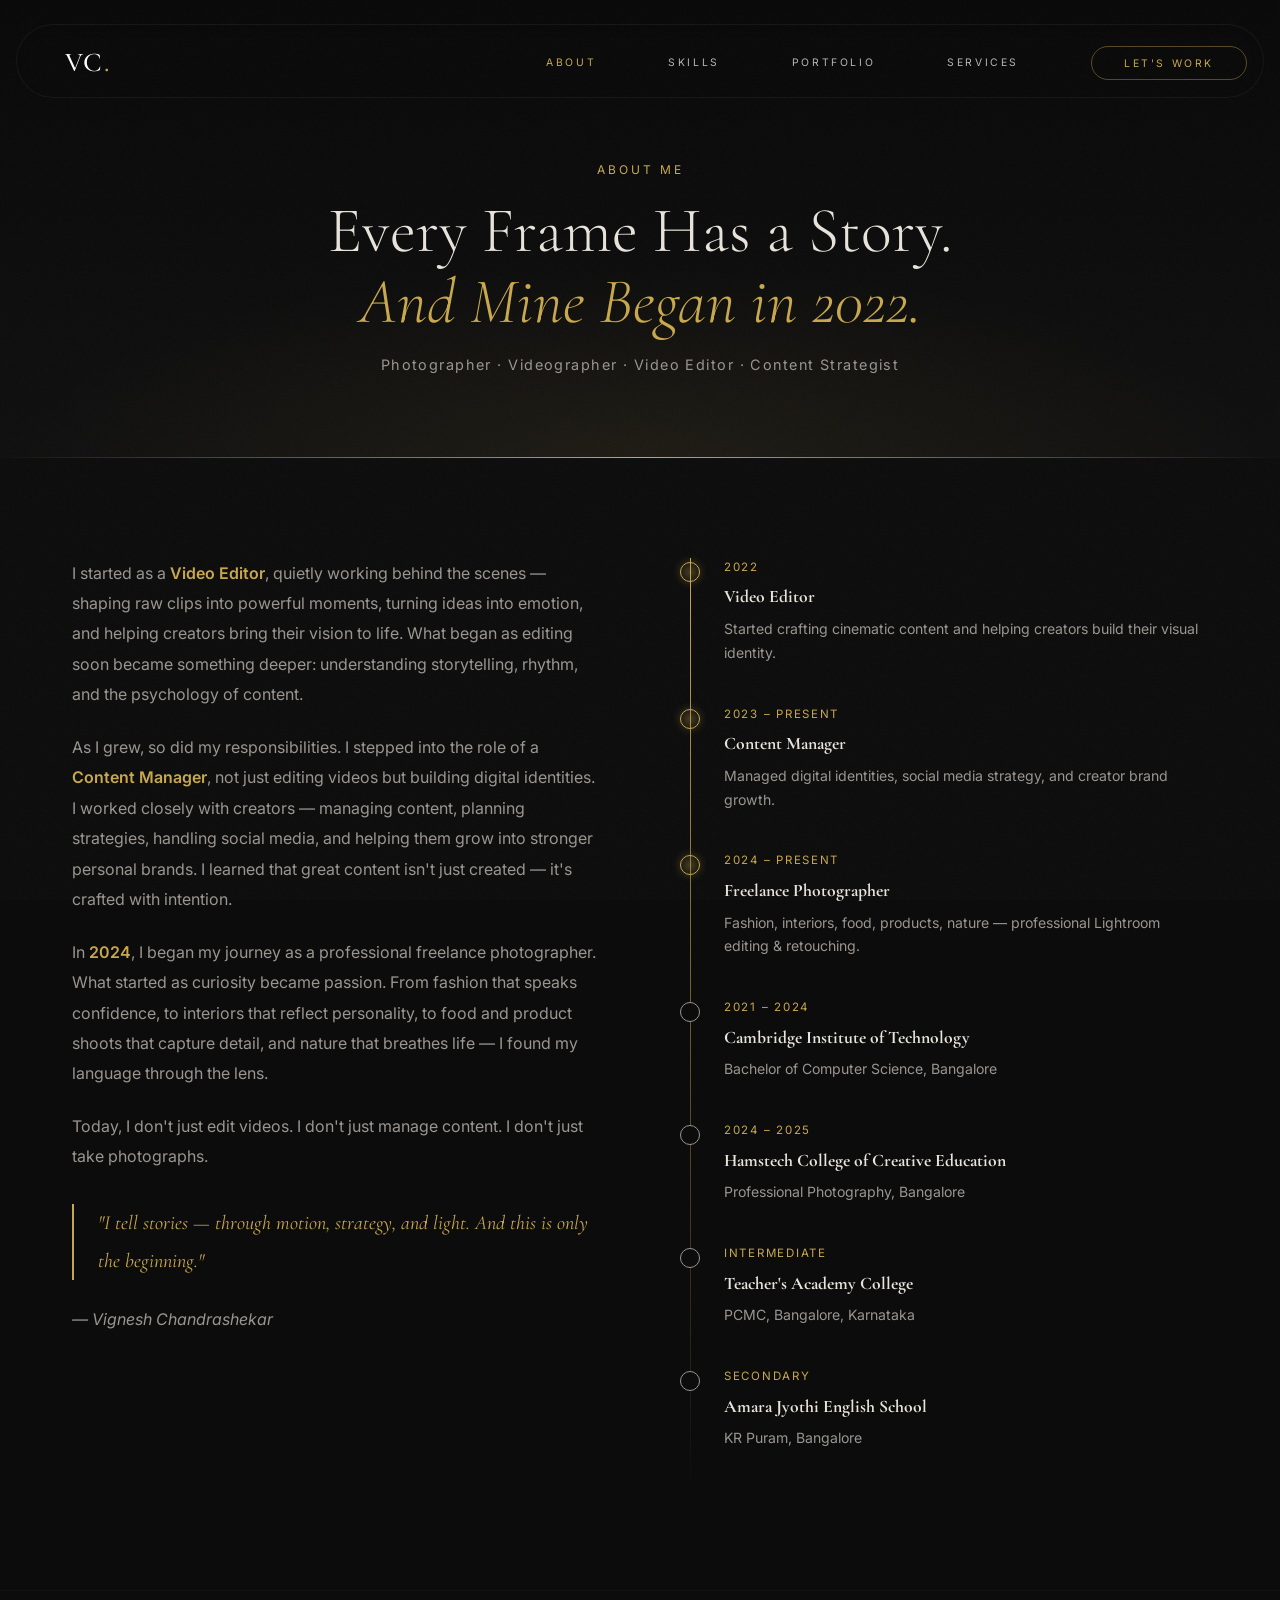
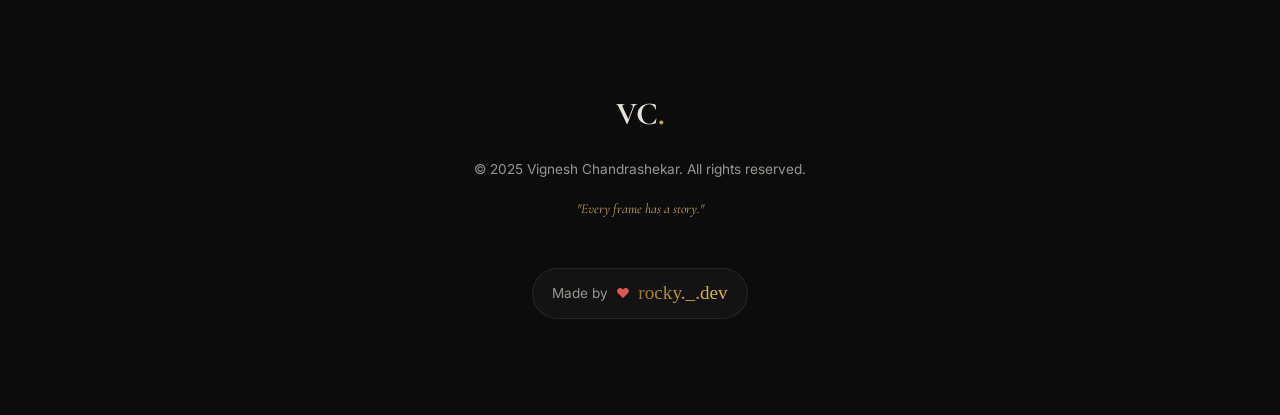
==== about.html @ b535d7fc "Fix: Finalized .html extensions across all pages and buttons for local PC stability" ====
<!DOCTYPE html>
<html lang="en">

<head>
    <meta charset="UTF-8" />
    <meta name="viewport" content="width=device-width, initial-scale=1.0" />
    <title>About — Vignesh Chandrashekar</title>
    <meta name="description"
        content="Learn about Vignesh Chandrashekar's creative journey from Video Editor to Photographer and Content Strategist." />
    <link rel="preconnect" href="https://fonts.googleapis.com" />
    <link rel="preconnect" href="https://fonts.gstatic.com" crossorigin />
    <link
        href="https://fonts.googleapis.com/css2?family=Cormorant+Garamond:ital,wght@0,300;0,400;0,600;0,700;1,400&family=Inter:wght@300;400;500;600&display=swap"
        rel="stylesheet" />
    <link rel="stylesheet" href="style.css" />
</head>

<body>
    <div class="grain"></div>

    <nav id="navbar">
        <div class="nav-inner">
            <a href="./" class="nav-logo">VC<span class="gold">.</span></a>
            <ul class="nav-links">
                <li><a href="about.html" class="nav-active">About</a></li>
                <li><a href="skills.html">Skills</a></li>
                <li><a href="portfolio.html">Portfolio</a></li>
                <li><a href="services.html">Services</a></li>
                <li><a href="contact.html" class="cta-nav">Let's Work</a></li>
            </ul>
            <button class="hamburger" id="hamburger"><span></span><span></span><span></span></button>
        </div>
    </nav>

    <div class="mobile-menu" id="mobileMenu">
        <button class="close-menu" id="closeMenu">✕</button>
        <ul>
            <li><a href="about.html" class="mmlink">About</a></li>
            <li><a href="skills.html" class="mmlink">Skills</a></li>
            <li><a href="portfolio.html" class="mmlink">Portfolio</a></li>
            <li><a href="services.html" class="mmlink">Services</a></li>
            <li><a href="contact.html" class="mmlink">Contact</a></li>
        </ul>
    </div>

    <!-- Page Banner -->
    <div class="page-banner">
        <div class="page-banner-bg"></div>
        <div class="page-banner-content">
            <span class="section-tag reveal">About Me</span>
            <h1 class="reveal">Every Frame Has a Story.<br /><em class="gold-italic">And Mine Began in 2022.</em></h1>
            <p class="reveal">Photographer · Videographer · Video Editor · Content Strategist</p>
        </div>
    </div>

    <!-- ABOUT -->
    <section class="section">
        <div class="container">
            <div class="about-grid">
                <div class="about-story reveal">
                    <p>I started as a <strong class="gold">Video Editor</strong>, quietly working behind the scenes —
                        shaping raw clips into powerful moments, turning ideas into emotion, and helping creators bring
                        their vision to life. What began as editing soon became something deeper: understanding
                        storytelling, rhythm, and the psychology of content.</p>
                    <p>As I grew, so did my responsibilities. I stepped into the role of a <strong class="gold">Content
                            Manager</strong>, not just editing videos but building digital identities. I worked closely
                        with creators — managing content, planning strategies, handling social media, and helping them
                        grow into stronger personal brands. I learned that great content isn't just created — it's
                        crafted with intention.</p>
                    <p>In <strong class="gold">2024</strong>, I began my journey as a professional freelance
                        photographer. What started as curiosity became passion. From fashion that speaks confidence, to
                        interiors that reflect personality, to food and product shoots that capture detail, and nature
                        that breathes life — I found my language through the lens.</p>
                    <p>Today, I don't just edit videos. I don't just manage content. I don't just take photographs.</p>
                    <p class="quote-text">"I tell stories — through motion, strategy, and light. And this is only the
                        beginning."</p>
                    <p style="margin-top:1.5rem;color:var(--text-dim);font-style:italic;">— Vignesh Chandrashekar</p>
                </div>
                <div class="timeline reveal">
                    <div class="timeline-item">
                        <div class="tl-dot gold-dot"></div>
                        <div class="tl-content">
                            <span class="tl-year">2022</span>
                            <h4>Video Editor</h4>
                            <p>Started crafting cinematic content and helping creators build their visual identity.</p>
                        </div>
                    </div>
                    <div class="timeline-item">
                        <div class="tl-dot gold-dot"></div>
                        <div class="tl-content">
                            <span class="tl-year">2023 – Present</span>
                            <h4>Content Manager</h4>
                            <p>Managed digital identities, social media strategy, and creator brand growth.</p>
                        </div>
                    </div>
                    <div class="timeline-item">
                        <div class="tl-dot gold-dot"></div>
                        <div class="tl-content">
                            <span class="tl-year">2024 – Present</span>
                            <h4>Freelance Photographer</h4>
                            <p>Fashion, interiors, food, products, nature — professional Lightroom editing & retouching.
                            </p>
                        </div>
                    </div>
                    <div class="timeline-item">
                        <div class="tl-dot"></div>
                        <div class="tl-content">
                            <span class="tl-year">2021 – 2024</span>
                            <h4>Cambridge Institute of Technology</h4>
                            <p>Bachelor of Computer Science, Bangalore</p>
                        </div>
                    </div>
                    <div class="timeline-item">
                        <div class="tl-dot"></div>
                        <div class="tl-content">
                            <span class="tl-year">2024 – 2025</span>
                            <h4>Hamstech College of Creative Education</h4>
                            <p>Professional Photography, Bangalore</p>
                        </div>
                    </div>
                    <div class="timeline-item">
                        <div class="tl-dot"></div>
                        <div class="tl-content">
                            <span class="tl-year">Intermediate</span>
                            <h4>Teacher's Academy College</h4>
                            <p>PCMC, Bangalore, Karnataka</p>
                        </div>
                    </div>
                    <div class="timeline-item">
                        <div class="tl-dot"></div>
                        <div class="tl-content">
                            <span class="tl-year">Secondary</span>
                            <h4>Amara Jyothi English School</h4>
                            <p>KR Puram, Bangalore</p>
                        </div>
                    </div>
                </div>
            </div>
        </div>
    </section>

    <footer>
        <div class="footer-inner">
            <div class="footer-logo">VC<span class="gold">.</span></div>
            <p>© 2025 Vignesh Chandrashekar. All rights reserved.</p>
            <p class="footer-quote">"Every frame has a story."</p>
            <!-- Website Branding -->
            <a href="https://discord.gg/3VXTcXyRDQ" target="_blank" class="footer-signature">
                <span>Made by</span>
                <span class="heart">❤</span>
                <span class="name">rocky._.dev</span>
            </a>
        </div>
    </footer>

    <script src="script.js"></script>
</body>

</html>
---- style.css ----
/* ══════════════════════════════════════════
   Vignesh Chandrashekar — Portfolio
   Dark Cinematic Luxury Design
══════════════════════════════════════════ */

*,
*::before,
*::after {
    box-sizing: border-box;
    margin: 0;
    padding: 0;
}

@import url('https://fonts.googleapis.com/css2?family=Satisfy&display=swap');

:root {
    --gold: #c9a84c;
    --gold-light: #f0c46a;
    --gold-dark: #9a7230;
    --bg: #0c0c0c;
    --bg2: #111111;
    --bg3: #161616;
    --surface: #1a1a1a;
    --border: rgba(201, 168, 76, 0.15);
    --text: #e8e4dc;
    --text-dim: #9a9590;
    --font-serif: 'Cormorant Garamond', Georgia, serif;
    --font-sans: 'Inter', system-ui, sans-serif;
}

html {
    scroll-behavior: smooth;
}

body {
    background: var(--bg);
    color: var(--text);
    font-family: var(--font-sans);
    font-size: 16px;
    line-height: 1.7;
    overflow-x: hidden;
}

/* ── Film Grain ── */
.grain {
    position: fixed;
    inset: 0;
    z-index: 1000;
    pointer-events: none;
    opacity: 0.035;
    background-image: url("data:image/svg+xml,%3Csvg viewBox='0 0 256 256' xmlns='http://www.w3.org/2000/svg'%3E%3Cfilter id='n'%3E%3CfeTurbulence type='fractalNoise' baseFrequency='0.9' numOctaves='4' stitchTiles='stitch'/%3E%3C/filter%3E%3Crect width='100%25' height='100%25' filter='url(%23n)'/%3E%3C/svg%3E");
    background-repeat: repeat;
    background-size: 200px;
}

/* ── Utilities ── */
.gold {
    color: var(--gold);
}

.gold-italic {
    color: var(--gold);
    font-style: italic;
}

.container {
    max-width: 1200px;
    margin: 0 auto;
    padding: 0 2rem;
}

.section {
    padding: 100px 0;
}

.dark-alt {
    background: var(--bg2);
}

/* ── NAV ── */
#navbar {
    position: fixed;
    top: 1.5rem;
    left: 50%;
    transform: translateX(-50%);
    width: calc(100% - 2rem);
    max-width: 1400px;
    z-index: 900;
    padding: 0.8rem 3rem;
    background: rgba(10, 10, 10, 0.4);
    /* Very transparent */
    backdrop-filter: blur(8px);
    -webkit-backdrop-filter: blur(8px);
    border: 1px solid rgba(255, 255, 255, 0.05);
    /* Very thin light border */
    border-radius: 100px;
    transition: all 0.4s cubic-bezier(0.16, 1, 0.3, 1);
}

#navbar.scrolled {
    top: 1rem;
    background: rgba(10, 10, 10, 0.85);
    border-color: rgba(201, 168, 76, 0.15);
    box-shadow: 0 10px 30px rgba(0, 0, 0, 0.6);
}

.nav-inner {
    width: 100%;
    display: flex;
    align-items: center;
    justify-content: space-between;
}

.nav-logo {
    font-family: var(--font-serif);
    font-size: 1.7rem;
    /* matches image */
    font-weight: 500;
    color: #fff;
    text-decoration: none;
    letter-spacing: .05em;
    position: relative;
    top: 2px;
}

.nav-logo .gold {
    color: var(--gold);
}

.nav-links {
    list-style: none;
    display: flex;
    align-items: center;
    gap: 4.5rem;
    /* Wide gap */
    transform: translateX(2rem);
    /* Centering shift based on reference */
}

.nav-links a {
    color: rgba(255, 255, 255, 0.7);
    /* Muted white */
    text-decoration: none;
    font-size: .65rem;
    /* Small text */
    font-weight: 400;
    /* Thin text */
    letter-spacing: .25em;
    /* Extremely wide tracking */
    text-transform: uppercase;
    transition: color 0.3s ease;
}

.nav-links a.active-link,
.nav-links a.nav-active,
.nav-links a:hover {
    color: var(--gold) !important;
    transform: translateY(-1px);
}

.cta-nav {
    border: 1px solid rgba(201, 168, 76, 0.4) !important;
    /* Gold border */
    background: transparent;
    color: var(--gold) !important;
    padding: .6rem 2rem;
    border-radius: 100px;
    font-size: .65rem !important;
    /* Matches small text */
    letter-spacing: .25em;
    /* Matches links */
    transition: all .4s cubic-bezier(0.16, 1, 0.3, 1) !important;
    font-weight: 500;
}

.cta-nav:hover {
    background: rgba(201, 168, 76, 0.1) !important;
    border-color: var(--gold) !important;
    color: #fff !important;
}

/* ── Hamburger ── */
.hamburger {
    display: none;
    background: none;
    border: none;
    cursor: pointer;
    flex-direction: column;
    gap: 5px;
    padding: 4px;
}

.hamburger span {
    display: block;
    width: 24px;
    height: 1.5px;
    background: var(--text);
    transition: all .3s;
}

/* ── Mobile Menu ── */
.mobile-menu {
    position: fixed;
    inset: 0;
    z-index: 950;
    background: rgba(10, 10, 10, 0.98);
    backdrop-filter: blur(20px);
    display: flex;
    flex-direction: column;
    align-items: center;
    justify-content: center;
    transform: translateX(100%);
    transition: transform .4s cubic-bezier(.77, 0, .18, 1);
}

.mobile-menu.open {
    transform: translateX(0);
}

.mobile-menu ul {
    list-style: none;
    text-align: center;
}

.mobile-menu ul li {
    margin: 1.5rem 0;
}

.mobile-menu a {
    font-family: var(--font-serif);
    font-size: 2.5rem;
    color: var(--text);
    text-decoration: none;
    transition: color .3s;
}

.mobile-menu a:hover {
    color: var(--gold);
}

.close-menu {
    position: absolute;
    top: 1.5rem;
    right: 2rem;
    background: none;
    border: none;
    color: var(--text);
    font-size: 1.5rem;
    cursor: pointer;
}

/* ── HERO ── */
.hero {
    min-height: 100vh;
    display: flex;
    align-items: center;
    position: relative;
    overflow: hidden;
}

.hero-bg {
    position: absolute;
    inset: 0;
    background: radial-gradient(ellipse 60% 70% at 70% 50%, rgba(201, 168, 76, 0.06) 0%, transparent 70%),
        radial-gradient(ellipse 80% 80% at 20% 80%, rgba(201, 168, 76, 0.03) 0%, transparent 60%),
        linear-gradient(135deg, #080808 0%, #0f0f0f 100%);
}

.hero-bg::after {
    content: '';
    position: absolute;
    inset: 0;
    background: repeating-linear-gradient(0deg, transparent, transparent 49px, rgba(201, 168, 76, 0.02) 50px),
        repeating-linear-gradient(90deg, transparent, transparent 49px, rgba(201, 168, 76, 0.02) 50px);
}

.hero-content {
    position: relative;
    z-index: 2;
    max-width: 1200px;
    margin: 0 auto;
    padding: 0 2rem;
    display: grid;
    grid-template-columns: 1fr 1fr;
    gap: 4rem;
    align-items: center;
    width: 100%;
    padding-top: 140px;
}

.hero-eyebrow {
    font-size: .8rem;
    letter-spacing: .2em;
    text-transform: uppercase;
    color: var(--gold);
    margin-bottom: 1.5rem;
}

.hero-title {
    font-family: var(--font-serif);
    font-size: clamp(3rem, 6vw, 5.5rem);
    font-weight: 300;
    line-height: 1.05;
    margin-bottom: 1.5rem;
    color: var(--text);
}

.hero-roles {
    font-size: .85rem;
    letter-spacing: .12em;
    color: var(--text-dim);
    margin-bottom: 1.5rem;
    display: flex;
    flex-wrap: wrap;
    gap: .4rem .6rem;
}

.hero-roles .dot {
    color: var(--gold);
}

.hero-bio {
    color: var(--text-dim);
    font-size: .95rem;
    max-width: 480px;
    margin-bottom: 2.5rem;
}

.hero-ctas {
    display: flex;
    gap: 1rem;
    flex-wrap: wrap;
}

/* ── Portrait ── */
.hero-portrait {
    display: flex;
    flex-direction: column;
    align-items: center;
    gap: 1.2rem;
}

.portrait-frame {
    width: 340px;
    height: 420px;
    position: relative;
    border: 1px solid var(--border);
    border-radius: 4px;
    overflow: hidden;
}

.portrait-glow {
    position: absolute;
    inset: -2px;
    background: linear-gradient(135deg, transparent 40%, rgba(201, 168, 76, 0.3) 100%);
    z-index: 1;
    pointer-events: none;
}

.portrait-fallback {
    position: absolute;
    inset: 0;
    z-index: 2;
    display: flex;
    align-items: center;
    justify-content: center;
    background: linear-gradient(160deg, #1a1200 0%, #0a0800 40%, #1a0f00 100%);
}

.monogram {
    font-family: var(--font-serif);
    font-size: 6rem;
    color: var(--gold);
    font-weight: 300;
    opacity: .7;
}

.portrait-label {
    display: flex;
    flex-direction: column;
    align-items: center;
    gap: .2rem;
    font-size: .8rem;
    text-align: center;
}

.portrait-label span:last-child {
    color: var(--text-dim);
}

/* ── Buttons ── */
.btn {
    display: inline-block;
    padding: .85rem 2.2rem;
    font-size: .85rem;
    font-weight: 500;
    letter-spacing: .12em;
    text-transform: uppercase;
    text-decoration: none;
    border: none;
    cursor: pointer;
    border-radius: 2px;
    transition: all .3s;
}

.btn-gold {
    background: linear-gradient(135deg, var(--gold-dark), var(--gold), var(--gold-light));
    color: #0a0800;
}

.btn-gold:hover {
    transform: translateY(-2px);
    box-shadow: 0 8px 30px rgba(201, 168, 76, 0.35);
    filter: brightness(1.1);
}

.btn-outline {
    background: transparent;
    border: 1px solid var(--gold);
    color: var(--gold);
}

.btn-outline:hover {
    background: var(--gold);
    color: #000;
}

.btn-full {
    width: 100%;
    text-align: center;
}

/* ── Section Header ── */
.section-header {
    margin-bottom: 4rem;
}

.section-tag {
    font-size: .75rem;
    letter-spacing: .25em;
    text-transform: uppercase;
    color: var(--gold);
    display: block;
    margin-bottom: 1rem;
}

.section-header h2 {
    font-family: var(--font-serif);
    font-size: clamp(2.2rem, 4vw, 3.5rem);
    font-weight: 300;
    line-height: 1.15;
}

/* ── ABOUT ── */
.about-grid {
    display: grid;
    grid-template-columns: 1fr 1fr;
    gap: 5rem;
    align-items: start;
}

.about-story p {
    margin-bottom: 1.4rem;
    color: var(--text-dim);
    line-height: 1.9;
}

.about-story p strong.gold {
    font-weight: 600;
}

.quote-text {
    font-family: var(--font-serif);
    font-size: 1.25rem;
    font-style: italic;
    color: var(--gold) !important;
    border-left: 2px solid var(--gold);
    padding-left: 1.5rem;
    margin-top: 2rem !important;
}

.timeline {
    position: relative;
}

.timeline::before {
    content: '';
    position: absolute;
    left: 10px;
    top: 0;
    bottom: 0;
    width: 1px;
    background: linear-gradient(to bottom, var(--gold), transparent);
}

.timeline-item {
    display: flex;
    gap: 1.5rem;
    margin-bottom: 2.5rem;
    position: relative;
}

.tl-dot {
    width: 20px;
    height: 20px;
    border-radius: 50%;
    border: 1px solid var(--text-dim);
    background: var(--bg);
    flex-shrink: 0;
    margin-top: 4px;
    position: relative;
    z-index: 1;
}

.gold-dot {
    border-color: var(--gold);
    background: radial-gradient(circle, rgba(201, 168, 76, 0.3), transparent);
    box-shadow: 0 0 10px rgba(201, 168, 76, 0.3);
}

.tl-content {
    flex: 1;
}

.tl-year {
    font-size: .72rem;
    letter-spacing: .15em;
    text-transform: uppercase;
    color: var(--gold);
    display: block;
    margin-bottom: .3rem;
}

.tl-content h4 {
    font-family: var(--font-serif);
    font-size: 1.1rem;
    margin-bottom: .3rem;
}

.tl-content p {
    font-size: .88rem;
    color: var(--text-dim);
}

/* ── SKILLS ── */
.skills-grid {
    display: grid;
    grid-template-columns: repeat(4, 1fr);
    gap: 1.5rem;
}

.skill-card {
    background: var(--surface);
    border: 1px solid var(--border);
    border-radius: 4px;
    padding: 2rem 1.5rem;
    transition: border-color .3s, transform .3s, box-shadow .3s;
    position: relative;
    overflow: hidden;
}

.skill-card::before {
    content: '';
    position: absolute;
    top: 0;
    left: 0;
    right: 0;
    height: 2px;
    background: linear-gradient(90deg, transparent, var(--gold), transparent);
    transform: scaleX(0);
    transition: transform .4s;
}

.skill-card:hover {
    border-color: rgba(201, 168, 76, 0.4);
    transform: translateY(-4px);
    box-shadow: 0 20px 50px rgba(0, 0, 0, 0.5), 0 0 30px rgba(201, 168, 76, 0.06);
}

.skill-card:hover::before {
    transform: scaleX(1);
}

.skill-icon {
    font-size: 2rem;
    margin-bottom: 1rem;
}

.skill-card h3 {
    font-family: var(--font-serif);
    font-size: 1.1rem;
    margin-bottom: 1rem;
    color: var(--text);
}

.skill-card ul {
    list-style: none;
}

.skill-card ul li {
    font-size: .85rem;
    color: var(--text-dim);
    padding: .3rem 0;
    border-bottom: 1px solid rgba(255, 255, 255, 0.04);
}

/* ── PORTFOLIO ── */
.filter-tabs {
    display: flex;
    gap: .6rem;
    flex-wrap: wrap;
    margin-bottom: 3rem;
}

.filter-btn {
    background: transparent;
    border: 1px solid rgba(255, 255, 255, 0.12);
    color: var(--text-dim);
    padding: .5rem 1.2rem;
    border-radius: 2px;
    font-size: .78rem;
    letter-spacing: .1em;
    text-transform: uppercase;
    cursor: pointer;
    transition: all .3s;
}

.filter-btn:hover,
.filter-btn.active {
    border-color: var(--gold);
    color: var(--gold);
    background: rgba(201, 168, 76, 0.06);
}

.portfolio-grid {
    display: grid;
    grid-template-columns: repeat(3, 1fr);
    grid-auto-rows: 240px;
    gap: 1rem;
    margin-bottom: 4rem;
}

.portfolio-item.tall {
    grid-row: span 2;
}

.portfolio-item.wide {
    grid-column: span 2;
}

.portfolio-img {
    width: 100%;
    height: 100%;
    position: relative;
    overflow: hidden;
    border-radius: 3px;
    cursor: pointer;
    display: flex;
    align-items: center;
    justify-content: center;
    transition: transform .4s;
}

.portfolio-item:hover .portfolio-img {
    transform: scale(1.02);
}

.ph-icon {
    font-size: 3.5rem;
    opacity: .3;
    z-index: 1;
}

.portfolio-overlay {
    position: absolute;
    inset: 0;
    z-index: 2;
    background: linear-gradient(to top, rgba(0, 0, 0, 0.9) 0%, rgba(0, 0, 0, 0.3) 60%, transparent 100%);
    display: flex;
    flex-direction: column;
    justify-content: flex-end;
    padding: 1.5rem;
    opacity: 0;
    transition: opacity .35s;
}

.portfolio-item:hover .portfolio-overlay {
    opacity: 1;
}

.portfolio-overlay h4 {
    font-family: var(--font-serif);
    font-size: 1.1rem;
    color: var(--text);
}

.portfolio-overlay span {
    font-size: .75rem;
    color: var(--gold);
    letter-spacing: .1em;
}

/* Portfolio bg colours */
.bg1 {
    background: linear-gradient(135deg, #1a0a00 40%, #3d1f00);
}

.bg2 {
    background: linear-gradient(160deg, #0f0800 30%, #2a1500);
}

.bg3 {
    background: linear-gradient(135deg, #080d0f 40%, #0f2030);
}

.bg4 {
    background: linear-gradient(135deg, #0f0800 40%, #2e1600);
}

.bg5 {
    background: linear-gradient(135deg, #080f0a 40%, #0a2010);
}

.bg6 {
    background: linear-gradient(135deg, #050f08 40%, #0e2518);
}

.bg7 {
    background: linear-gradient(160deg, #0a0a14 30%, #15153a);
}

.bg8 {
    background: linear-gradient(135deg, #0f0c08 40%, #2a2010);
}

.bg9 {
    background: linear-gradient(135deg, #0f0800 40%, #30150a);
}

/* ── Case Study (Featured Project) ── */
.case-study {
    background: radial-gradient(circle at 100% 0%, rgba(201, 168, 76, 0.06) 0%, transparent 60%),
        linear-gradient(145deg, rgba(26, 26, 26, 0.95) 0%, rgba(12, 12, 12, 0.95) 100%);
    border: 1px solid rgba(255, 255, 255, 0.05);
    border-radius: 12px;
    padding: 4rem;
    position: relative;
    overflow: hidden;
    box-shadow: 0 40px 100px -20px rgba(0, 0, 0, 0.8), inset 0 1px 0 rgba(255, 255, 255, 0.08);
    transition: transform 0.4s ease, box-shadow 0.4s ease;
}

.case-study::after {
    content: '';
    position: absolute;
    inset: 0;
    border-radius: 12px;
    padding: 1px;
    background: linear-gradient(135deg, rgba(201, 168, 76, 0.4), transparent 50%, rgba(201, 168, 76, 0.1));
    -webkit-mask: linear-gradient(#fff 0 0) content-box, linear-gradient(#fff 0 0);
    -webkit-mask-composite: xor;
    mask-composite: exclude;
    pointer-events: none;
}

.case-study:hover {
    transform: translateY(-5px);
    box-shadow: 0 50px 120px -20px rgba(0, 0, 0, 0.9), 0 0 40px rgba(201, 168, 76, 0.05), inset 0 1px 0 rgba(255, 255, 255, 0.1);
}

.case-tag {
    font-size: .7rem;
    letter-spacing: .25em;
    text-transform: uppercase;
    color: var(--gold);
    margin-bottom: 2.5rem;
    display: inline-flex;
    align-items: center;
    gap: 12px;
}

.case-tag::before {
    content: '';
    width: 30px;
    height: 1px;
    background: var(--gold);
}

.case-grid {
    display: grid;
    grid-template-columns: 1fr 340px;
    gap: 4rem;
    align-items: center;
}

.case-info h3 {
    font-family: var(--font-serif);
    font-size: 2.8rem;
    margin-bottom: .8rem;
    background: linear-gradient(to right, #fff, var(--gold-light));
    -webkit-background-clip: text;
    -webkit-text-fill-color: transparent;
}

.case-sub {
    color: var(--gold);
    font-size: .9rem;
    margin-bottom: 2.5rem;
    letter-spacing: .05em;
}

.case-details {
    display: flex;
    flex-direction: column;
    gap: 1.5rem;
}

.case-detail-item {
    display: grid;
    grid-template-columns: 140px 1fr;
    gap: 1rem;
    align-items: baseline;
    padding-bottom: 1.5rem;
    border-bottom: 1px solid rgba(255, 255, 255, 0.03);
}

.case-detail-item:last-child {
    border-bottom: none;
    padding-bottom: 0;
}

.detail-label {
    font-size: .68rem;
    letter-spacing: .2em;
    text-transform: uppercase;
    color: var(--gold-dark);
}

.case-detail-item span:last-child {
    color: var(--text-dim);
    font-size: .95rem;
    line-height: 1.6;
}

.case-visual {
    display: flex;
    flex-direction: column;
    align-items: center;
    justify-content: center;
    gap: 3.5rem;
    padding: 2.5rem;
    background: rgba(0, 0, 0, 0.2);
    border-radius: 8px;
    border: 1px solid rgba(255, 255, 255, 0.02);
}

.case-icon {
    font-size: 6rem;
    line-height: 1;
    filter: drop-shadow(0 0 20px rgba(138, 43, 226, 0.5));
    transition: filter 0.4s ease, transform 0.4s ease;
}

.case-study:hover .case-icon {
    filter: drop-shadow(0 0 35px rgba(138, 43, 226, 0.8));
    transform: scale(1.05);
}

.case-stats {
    display: flex;
    gap: 2.5rem;
    width: 100%;
    justify-content: center;
}

.stat {
    text-align: center;
}

.stat-num {
    display: block;
    font-family: var(--font-serif);
    font-size: 2.2rem;
    color: var(--gold);
    line-height: 1.1;
    margin-bottom: .4rem;
}

.stat-label {
    font-size: .68rem;
    letter-spacing: .15em;
    color: var(--text-dim);
    text-transform: uppercase;
}

/* ── SERVICES ── */
.services-grid {
    display: grid;
    grid-template-columns: repeat(3, 1fr);
    gap: 2rem;
}

.service-card {
    background: linear-gradient(160deg, rgba(26, 26, 26, 0.95) 0%, rgba(12, 12, 12, 0.95) 100%);
    border: 1px solid rgba(255, 255, 255, 0.03);
    border-radius: 12px;
    padding: 3.5rem 2.5rem;
    display: flex;
    flex-direction: column;
    gap: 1.5rem;
    transition: transform 0.4s cubic-bezier(0.16, 1, 0.3, 1), box-shadow 0.4s ease, border-color 0.4s ease;
    position: relative;
    overflow: hidden;
    box-shadow: 0 40px 100px -20px rgba(0, 0, 0, 0.8), inset 0 1px 0 rgba(255, 255, 255, 0.04);
}

.service-card::before {
    content: '';
    position: absolute;
    top: 0;
    left: 0;
    right: 0;
    height: 3px;
    background: linear-gradient(90deg, transparent, var(--gold-dark), var(--gold-light), var(--gold-dark), transparent);
    opacity: 0.5;
    transition: opacity 0.4s ease;
}

.service-card::after {
    content: '';
    position: absolute;
    inset: 0;
    border-radius: 12px;
    padding: 1px;
    background: linear-gradient(135deg, rgba(201, 168, 76, 0.2), transparent 40%, rgba(201, 168, 76, 0.05));
    -webkit-mask: linear-gradient(#fff 0 0) content-box, linear-gradient(#fff 0 0);
    -webkit-mask-composite: xor;
    mask-composite: exclude;
    pointer-events: none;
    opacity: 0;
    transition: opacity 0.4s ease;
}

.service-card:hover {
    transform: translateY(-8px);
    border-color: rgba(255, 255, 255, 0.08);
    box-shadow: 0 50px 120px -20px rgba(0, 0, 0, 0.9), 0 0 50px rgba(201, 168, 76, 0.05), inset 0 1px 0 rgba(255, 255, 255, 0.08);
}

.service-card:hover::before {
    opacity: 1;
}

.service-card:hover::after {
    opacity: 1;
}

.service-num {
    font-family: var(--font-serif);
    font-size: 3.5rem;
    font-weight: 300;
    color: var(--gold);
    opacity: 0.15;
    line-height: 1;
    margin-bottom: -2rem;
    transition: opacity 0.4s ease, transform 0.4s ease;
}

.service-card:hover .service-num {
    opacity: 0.3;
    transform: scale(1.05) translate(-2px, -2px);
}

.service-icon {
    font-size: 2.5rem;
    margin-bottom: 0.5rem;
    filter: drop-shadow(0 0 15px rgba(201, 168, 76, 0.3));
    transition: filter 0.4s ease, transform 0.4s ease;
}

.service-card:hover .service-icon {
    filter: drop-shadow(0 0 25px rgba(201, 168, 76, 0.6));
    transform: scale(1.1);
}

.service-card h3 {
    font-family: var(--font-serif);
    font-size: 1.6rem;
    background: linear-gradient(to right, #fff, var(--gold-light));
    -webkit-background-clip: text;
    -webkit-text-fill-color: transparent;
}

.service-card ul {
    list-style: none;
    margin-bottom: 1rem;
}

.service-card ul li {
    font-size: .88rem;
    color: var(--text-dim);
    padding: .4rem 0;
    border-bottom: 1px solid rgba(255, 255, 255, 0.03);
    position: relative;
    padding-left: 1.2rem;
    line-height: 1.5;
}

.service-card ul li:last-child {
    border-bottom: none;
}

.service-card ul li::before {
    content: '✦';
    position: absolute;
    left: 0;
    top: 0.45rem;
    color: var(--gold);
    font-size: 0.6rem;
    opacity: 0.6;
}

.service-for h5 {
    font-size: .68rem;
    letter-spacing: .2em;
    text-transform: uppercase;
    color: var(--gold-dark);
    margin-bottom: .8rem;
}

.for-tags {
    display: flex;
    flex-wrap: wrap;
    gap: .5rem;
}

.for-tags span {
    font-size: .72rem;
    border: 1px solid rgba(255, 255, 255, 0.06);
    background: rgba(0, 0, 0, 0.3);
    padding: .3rem .75rem;
    border-radius: 40px;
    color: var(--text-dim);
    transition: background 0.3s, color 0.3s, border-color 0.3s;
}

.service-card:hover .for-tags span {
    border-color: rgba(201, 168, 76, 0.2);
}

.for-tags span:hover {
    background: rgba(201, 168, 76, 0.1);
    color: var(--gold-light);
}

.service-cta {
    display: inline-block;
    background: transparent;
    border: 1px solid rgba(201, 168, 76, 0.4);
    color: var(--gold);
    padding: .8rem 1.5rem;
    text-decoration: none;
    font-size: .8rem;
    font-weight: 500;
    letter-spacing: .15em;
    text-transform: uppercase;
    text-align: center;
    border-radius: 4px;
    transition: all .4s ease;
    margin-top: auto;
    cursor: pointer;
    width: 100%;
}

.service-cta:hover {
    background: linear-gradient(135deg, var(--gold-dark), var(--gold), var(--gold-light));
    color: #000;
    border-color: transparent;
    box-shadow: 0 10px 20px -5px rgba(201, 168, 76, 0.4);
    transform: translateY(-2px);
}

/* ── CONTACT ── */
.contact-grid {
    display: grid;
    grid-template-columns: 1fr 1fr;
    gap: 5rem;
    align-items: start;
}

.contact-item {
    display: flex;
    gap: 1.2rem;
    align-items: flex-start;
    margin-bottom: 2rem;
}

.c-icon {
    font-size: 1.2rem;
    width: 2.5rem;
    height: 2.5rem;
    border: 1px solid var(--border);
    border-radius: 50%;
    display: flex;
    align-items: center;
    justify-content: center;
    flex-shrink: 0;
}

.c-label {
    display: block;
    font-size: .7rem;
    letter-spacing: .15em;
    text-transform: uppercase;
    color: var(--gold);
    margin-bottom: .3rem;
}

.contact-item a,
.contact-item span {
    color: var(--text-dim);
    text-decoration: none;
    font-size: .9rem;
    transition: color .3s;
}

.contact-item a:hover {
    color: var(--gold);
}

.social-links {
    display: flex;
    flex-direction: column;
    gap: .8rem;
    margin-top: 2rem;
}

.social-btn {
    display: flex;
    align-items: center;
    gap: .8rem;
    color: var(--text-dim);
    text-decoration: none;
    font-size: .88rem;
    border: 1px solid var(--border);
    padding: .7rem 1.2rem;
    border-radius: 2px;
    transition: all .3s;
}

.social-btn:hover {
    border-color: var(--gold);
    color: var(--gold);
    background: rgba(201, 168, 76, 0.05);
}

/* ── Form ── */
.contact-form {
    display: flex;
    flex-direction: column;
    gap: 2rem;
}

.form-group {
    position: relative;
}

.form-group input,
.form-group textarea,
.form-group select {
    width: 100%;
    background: transparent;
    border: none;
    border-bottom: 1px solid rgba(255, 255, 255, 0.1);
    color: var(--text);
    font-family: var(--font-sans);
    font-size: .95rem;
    padding: 1rem 0 .6rem;
    outline: none;
    transition: border-color .3s;
    -webkit-appearance: none;
}

.form-group select {
    cursor: pointer;
}

.form-group option {
    background: var(--surface);
}

.form-group label {
    position: absolute;
    left: 0;
    top: 1rem;
    color: var(--text-dim);
    font-size: .85rem;
    transition: all .25s;
    pointer-events: none;
}

.form-group input:focus~label,
.form-group input:not(:placeholder-shown)~label,
.form-group textarea:focus~label,
.form-group textarea:not(:placeholder-shown)~label {
    top: -.4rem;
    font-size: .7rem;
    color: var(--gold);
    letter-spacing: .1em;
}

.select-label {
    top: -.4rem !important;
    font-size: .7rem !important;
    color: var(--gold) !important;
    letter-spacing: .1em !important;
}

.form-line {
    position: absolute;
    bottom: 0;
    left: 0;
    right: 0;
    height: 1px;
    background: var(--gold);
    transform: scaleX(0);
    transform-origin: left;
    transition: transform .35s;
}

.form-group:focus-within .form-line {
    transform: scaleX(1);
}

.form-group textarea {
    resize: none;
}

/* ── FOOTER ── */
footer {
    border-top: 1px solid var(--border);
    padding: 3rem 2rem;
}

.footer-inner {
    max-width: 1200px;
    margin: 0 auto;
    display: flex;
    flex-direction: column;
    align-items: center;
    gap: 1rem;
    text-align: center;
}

.footer-logo {
    font-family: var(--font-serif);
    font-size: 2rem;
    font-weight: 700;
}

footer p {
    color: var(--text-dim);
    font-size: .85rem;
}

.footer-quote {
    font-family: var(--font-serif);
    font-style: italic;
    color: var(--gold) !important;
}

/* ── Page Banner (inner pages) ── */
.page-banner {
    position: relative;
    padding: 160px 2rem 80px;
    overflow: hidden;
    text-align: center;
}

.page-banner-bg {
    position: absolute;
    inset: 0;
    background: radial-gradient(ellipse 70% 60% at 50% 100%, rgba(201, 168, 76, 0.08) 0%, transparent 70%),
        linear-gradient(180deg, #080808 0%, #0f0f0f 100%);
}

.page-banner-bg::after {
    content: '';
    position: absolute;
    bottom: 0;
    left: 0;
    right: 0;
    height: 1px;
    background: linear-gradient(90deg, transparent, var(--gold), transparent);
}

.page-banner-content {
    position: relative;
    z-index: 2;
    max-width: 700px;
    margin: 0 auto;
}

.page-banner-content h1 {
    font-family: var(--font-serif);
    font-size: clamp(2.5rem, 5vw, 4.5rem);
    font-weight: 300;
    line-height: 1.1;
    margin: 1rem 0;
}

.page-banner-content p {
    color: var(--text-dim);
    font-size: .9rem;
    letter-spacing: .1em;
}

/* ── Nav active state (page-level) ── */
.nav-links a.nav-active {
    color: var(--gold) !important;
}

.nav-active-cta {
    background: var(--gold) !important;
    color: #000 !important;
}

/* ── Reveal Animations ── */
.reveal {
    opacity: 0;
    transform: translateY(30px);
    transition: opacity .7s ease, transform .7s ease;
}

.reveal.visible {
    opacity: 1;
    transform: translateY(0);
}

/* ── Responsive ── */
@media (max-width: 1024px) {
    .skills-grid {
        grid-template-columns: repeat(2, 1fr);
    }

    .services-grid {
        grid-template-columns: repeat(2, 1fr);
    }

    .about-grid {
        grid-template-columns: 1fr;
    }

    .case-grid {
        grid-template-columns: 1fr;
    }
}

@media (max-width: 768px) {
    #navbar {
        width: calc(100% - 1.5rem);
        padding: 0.6rem 1.5rem;
        top: 1rem;
    }

    #navbar.scrolled {
        padding: 0.6rem 1.5rem;
        top: 0.8rem;
    }

    .nav-logo {
        font-size: 1.4rem;
    }

    .nav-links {
        display: none;
    }

    .hamburger {
        display: flex;
    }

    .hero-content {
        grid-template-columns: 1fr;
        gap: 3rem;
        padding-top: 100px;
    }

    .hero-portrait {
        order: -1;
    }

    .portrait-frame {
        width: 260px;
        height: 320px;
    }

    .about-grid {
        gap: 3rem;
    }

    .portfolio-grid {
        grid-template-columns: repeat(2, 1fr);
        grid-auto-rows: 200px;
    }

    .portfolio-item.wide {
        grid-column: span 1;
    }

    .services-grid {
        grid-template-columns: 1fr;
    }

    .skills-grid {
        grid-template-columns: 1fr 1fr;
    }

    .contact-grid {
        grid-template-columns: 1fr;
        gap: 3rem;
    }

    .section {
        padding: 70px 0;
    }
}

@media (max-width: 480px) {
    #navbar {
        width: calc(100% - 1rem);
        padding: 0.5rem 1rem;
    }

    .portfolio-grid {
        grid-template-columns: 1fr;
    }

    .portfolio-item.tall,
    .portfolio-item.wide {
        grid-row: auto;
        grid-column: auto;
    }

    .skills-grid {
        grid-template-columns: 1fr;
    }

    .case-stats {
        flex-direction: column;
    }
}

/* ── Modal (Let's Collaborate) ── */
.modal-overlay {
    position: fixed;
    inset: 0;
    z-index: 2000;
    background: rgba(10, 10, 10, 0.85);
    backdrop-filter: blur(8px);
    display: flex;
    align-items: center;
    justify-content: center;
    padding: 2rem;
    opacity: 0;
    pointer-events: none;
    transition: opacity 0.3s ease;
}

.modal-overlay.open {
    opacity: 1;
    pointer-events: auto;
}

.modal-box {
    background: var(--surface);
    border: 1px solid var(--border);
    border-radius: 8px;
    width: 100%;
    max-width: 500px;
    padding: 3rem;
    position: relative;
    transform: translateY(20px) scale(0.95);
    transition: transform 0.4s cubic-bezier(0.16, 1, 0.3, 1);
    box-shadow: 0 40px 100px -20px rgba(0, 0, 0, 0.8), inset 0 1px 0 rgba(255, 255, 255, 0.05);
}

.modal-overlay.open .modal-box {
    transform: translateY(0) scale(1);
}

.modal-box::before {
    content: '';
    position: absolute;
    top: 0;
    left: 0;
    right: 0;
    height: 2px;
    background: linear-gradient(90deg, transparent, var(--gold), transparent);
}

.close-modal {
    position: absolute;
    top: 1.5rem;
    right: 1.5rem;
    background: none;
    border: none;
    font-size: 1.2rem;
    color: var(--dim);
    cursor: pointer;
    transition: color 0.2s;
}

.close-modal:hover {
    color: var(--gold);
}

.modal-header {
    text-align: center;
    margin-bottom: 2.5rem;
}

.modal-header h2 {
    font-family: var(--font-serif);
    font-size: 2rem;
    color: var(--gold);
    margin-bottom: .5rem;
}

.modal-header p {
    font-size: .85rem;
    color: var(--text-dim);
}

/* Modal uses form styles from .contact-form, fixing inheritance issues */
.modal-box .form-group input,
.modal-box .form-group textarea,
.modal-box .form-group select {
    color: var(--text);
    /* Forces white text */
}

.modal-box .form-group option {
    background: var(--surface);
    color: var(--text);
}

.modal-box .form-group label {
    color: var(--text-dim);
}

.modal-box .form-group input:focus~label,
.modal-box .form-group input:not(:placeholder-shown)~label,
.modal-box .form-group textarea:focus~label,
.modal-box .form-group textarea:not(:placeholder-shown)~label {
    color: var(--gold);
}

.btn-modal-submit {
    border-radius: 4px;
    padding: 1rem;
    margin-top: 1rem;
}

@media (max-width: 640px) {
    .modal-box {
        padding: 2rem 1.5rem;
    }
}

/* ── Custom Floating Signature ── */
.footer-signature {
    display: inline-flex;
    align-items: center;
    gap: 0.5rem;
    padding: 0.5rem 1.2rem;
    background: rgba(255, 255, 255, 0.03);
    border: 1px solid rgba(255, 255, 255, 0.08);
    border-radius: 50px;
    text-decoration: none;
    margin-top: 2rem;
    color: var(--text-dim);
    font-size: 0.85rem;
    transition: all 0.3s ease;
}

.footer-signature:hover {
    background: rgba(255, 255, 255, 0.06);
    border-color: var(--gold-dark);
    transform: translateY(-2px);
}

.footer-signature .heart {
    color: #e25555;
    animation: heartbeat 1.5s infinite;
}

@keyframes heartbeat {

    0%,
    100% {
        transform: scale(1);
    }

    50% {
        transform: scale(1.15);
    }
}

.footer-signature .name {
    /* Unique flowing font */
    font-family: 'Satisfy', cursive;
    font-size: 1.2rem;
    font-weight: 400;

    /* Gold gradient text to match theme */
    background: linear-gradient(90deg,
            var(--gold-dark),
            var(--gold),
            var(--gold-light),
            var(--gold-dark));
    background-size: 200% auto;
    color: #fff;
    background-clip: text;
    -webkit-background-clip: text;
    -webkit-text-fill-color: transparent;

    /* Animation for the gold shimmer */
    animation: shimmerGold 4s linear infinite;
}

@keyframes shimmerGold {
    to {
        background-position: 200% center;
    }
}

@media (max-width: 768px) {
    .hero-title {
        font-size: 2.2rem;
        line-height: 1.2;
    }

    .hero-content {
        padding-top: 4rem;
    }

    .portrait-wrapper {
        width: 280px;
        height: 380px;
    }

    .footer-signature {
        margin-top: 1.5rem;
        padding: 0.4rem 1rem;
    }

    .footer-signature .name {
        font-size: 1rem;
    }
}

/* ── Footer Background ── */
footer {
    background: var(--bg) !important;
    padding: 6rem 0;
    text-align: center;
    border-top: 1px solid rgba(255, 255, 255, 0.02);
}
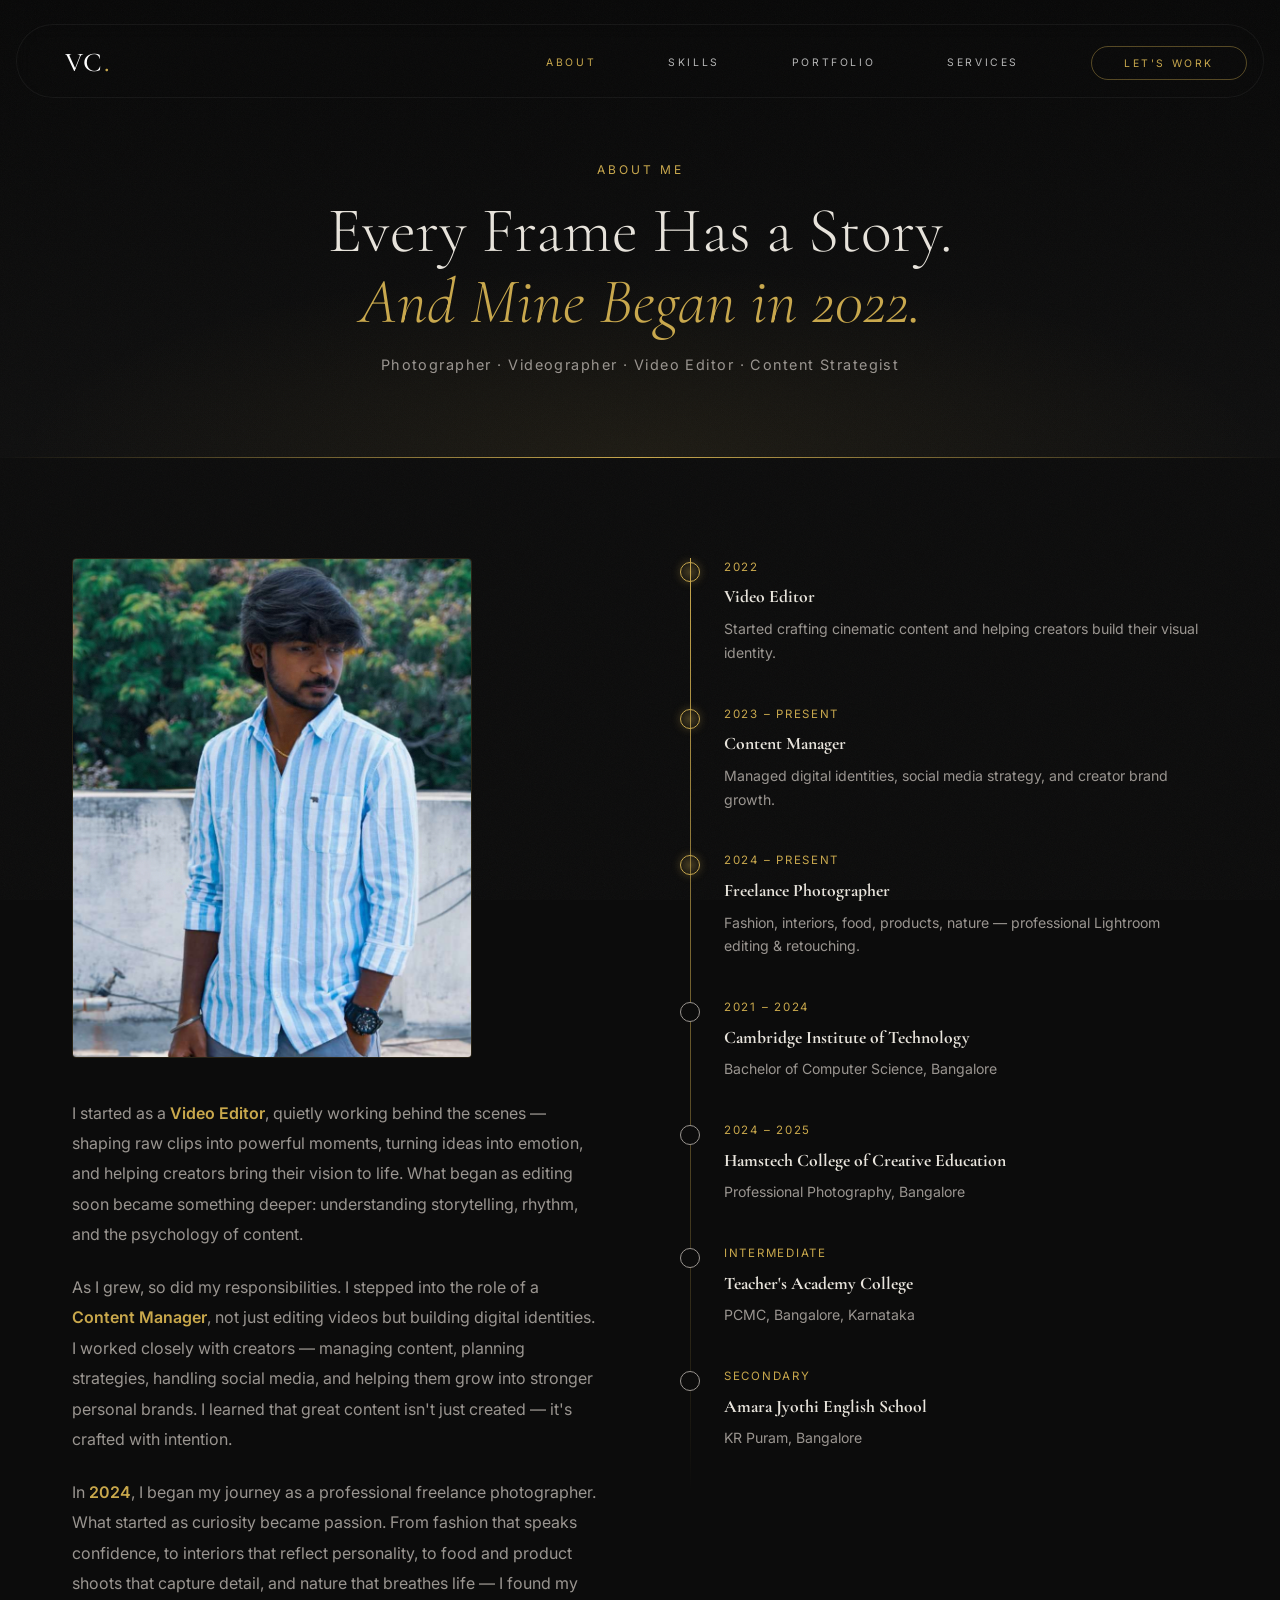
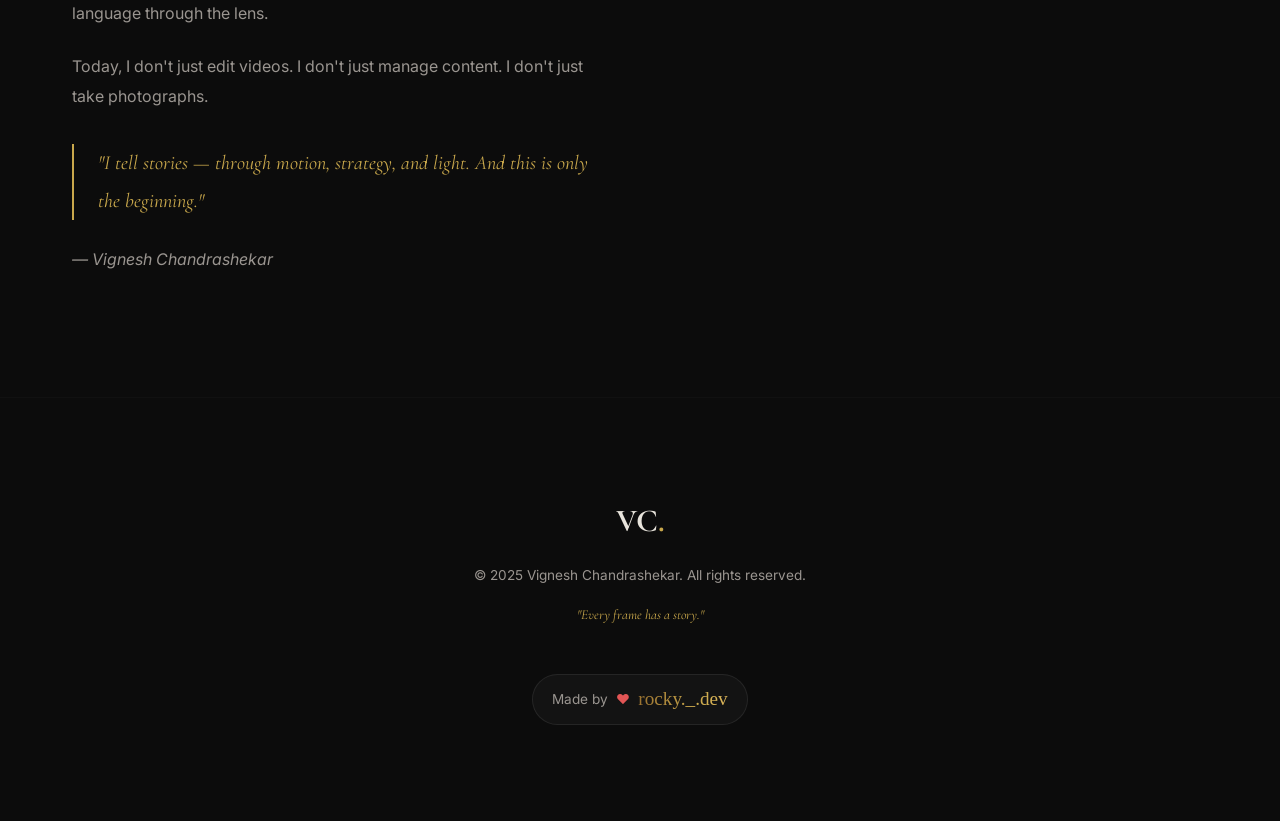
==== commit 059c3784: "feat: integrate profile picture into homepage and about page" ====
--- a/about.html
+++ b/about.html
@@ -20,7 +20,7 @@
 
     <nav id="navbar">
         <div class="nav-inner">
-            <a href="./" class="nav-logo">VC<span class="gold">.</span></a>
+            <a href="index.html" class="nav-logo">VC<span class="gold">.</span></a>
             <ul class="nav-links">
                 <li><a href="about.html" class="nav-active">About</a></li>
                 <li><a href="skills.html">Skills</a></li>
@@ -58,6 +58,13 @@
         <div class="container">
             <div class="about-grid">
                 <div class="about-story reveal">
+                    <div class="about-portrait-wrap">
+                        <div class="portrait-frame">
+                            <div class="portrait-glow"></div>
+                            <img src="portrait.jpg" alt="Vignesh Chandrashekar" class="portrait-image">
+                            <div class="portrait-fallback" id="portraitFallback"><span class="monogram">VC</span></div>
+                        </div>
+                    </div>
                     <p>I started as a <strong class="gold">Video Editor</strong>, quietly working behind the scenes —
                         shaping raw clips into powerful moments, turning ideas into emotion, and helping creators bring
                         their vision to life. What began as editing soon became something deeper: understanding
--- a/style.css
+++ b/style.css
@@ -357,6 +357,20 @@
     pointer-events: none;
 }
 
+.portrait-image {
+    position: absolute;
+    inset: 0;
+    width: 100%;
+    height: 100%;
+    object-fit: cover;
+    z-index: 3;
+    transition: transform 0.6s cubic-bezier(0.16, 1, 0.3, 1);
+}
+
+.portrait-frame:hover .portrait-image {
+    transform: scale(1.05);
+}
+
 .portrait-fallback {
     position: absolute;
     inset: 0;
@@ -457,6 +471,16 @@
     grid-template-columns: 1fr 1fr;
     gap: 5rem;
     align-items: start;
+}
+
+.about-portrait-wrap {
+    margin-bottom: 2.5rem;
+}
+
+.about-portrait-wrap .portrait-frame {
+    width: 100%;
+    max-width: 400px;
+    height: 500px;
 }
 
 .about-story p {
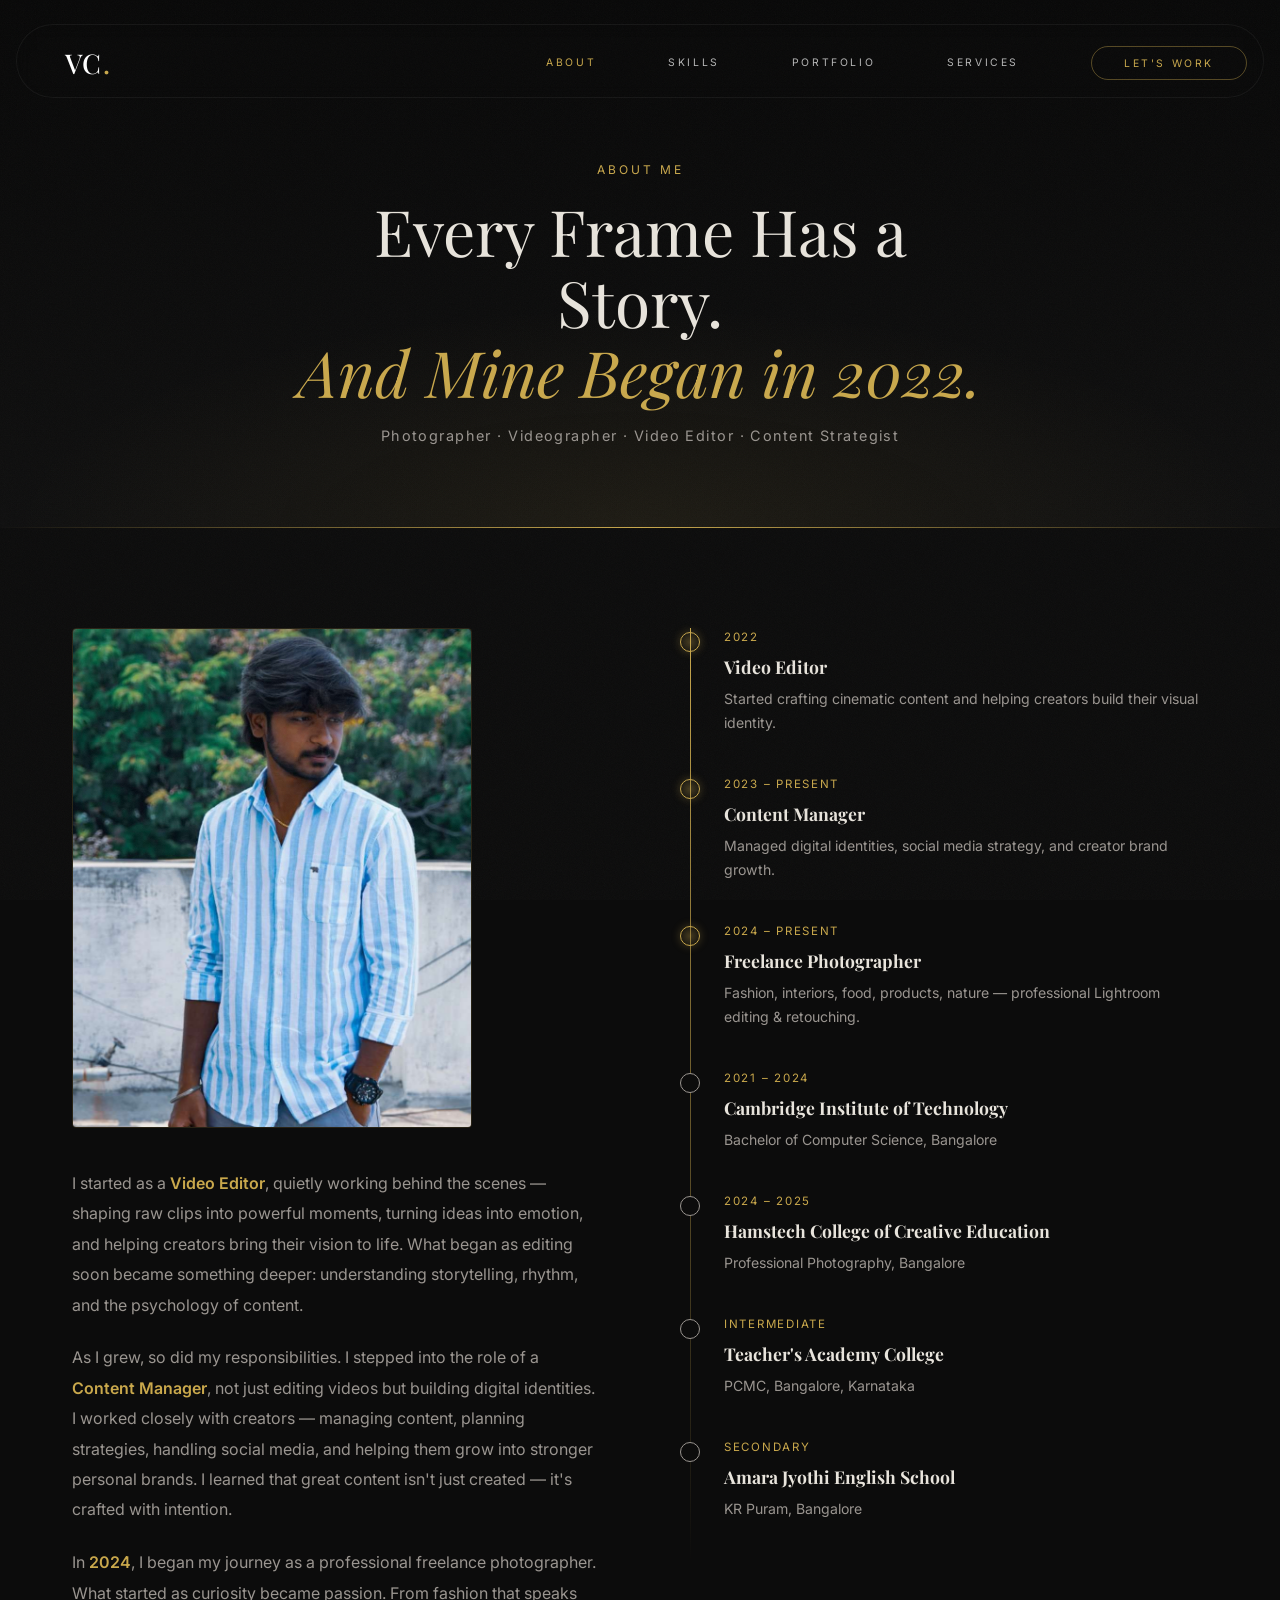
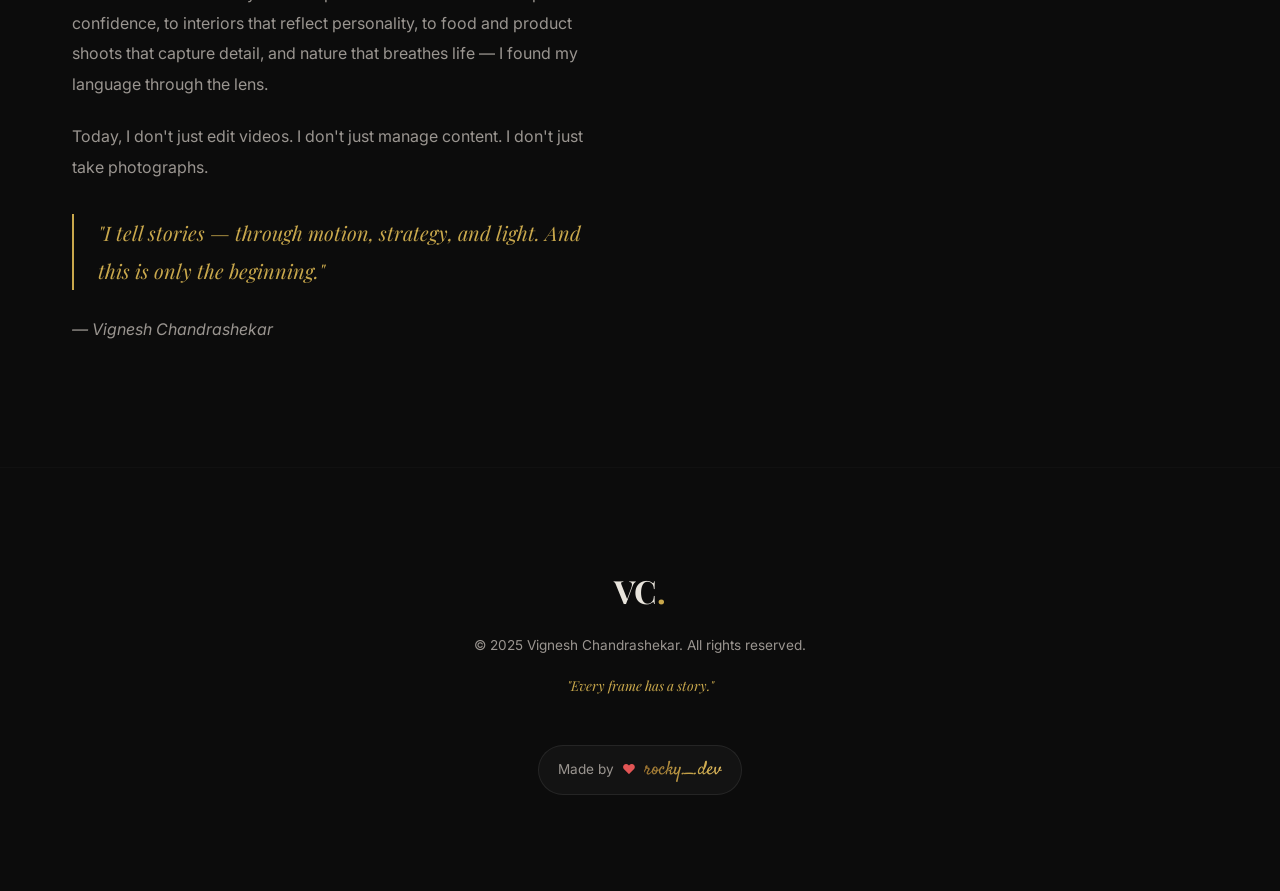
==== commit 46dc2de1: "Refine heading styling and add home page background image" ====
--- a/about.html
+++ b/about.html
@@ -10,7 +10,7 @@
     <link rel="preconnect" href="https://fonts.googleapis.com" />
     <link rel="preconnect" href="https://fonts.gstatic.com" crossorigin />
     <link
-        href="https://fonts.googleapis.com/css2?family=Cormorant+Garamond:ital,wght@0,300;0,400;0,600;0,700;1,400&family=Inter:wght@300;400;500;600&display=swap"
+        href="https://fonts.googleapis.com/css2?family=Playfair+Display:ital,wght@0,400..900;1,400..900&family=Satisfy&family=Inter:wght@300;400;500;600&display=swap"
         rel="stylesheet" />
     <link rel="stylesheet" href="style.css" />
 </head>
--- a/style.css
+++ b/style.css
@@ -24,8 +24,17 @@
     --border: rgba(201, 168, 76, 0.15);
     --text: #e8e4dc;
     --text-dim: #9a9590;
-    --font-serif: 'Cormorant Garamond', Georgia, serif;
+    --font-serif: 'Playfair Display', serif;
     --font-sans: 'Inter', system-ui, sans-serif;
+}
+
+.ampersand {
+    font-family: 'Satisfy', cursive;
+    font-weight: 400;
+    font-size: 1.1em;
+    font-style: normal;
+    margin: 0 0.1em;
+    color: var(--text);
 }
 
 html {
@@ -261,18 +270,24 @@
 .hero-bg {
     position: absolute;
     inset: 0;
-    background: radial-gradient(ellipse 60% 70% at 70% 50%, rgba(201, 168, 76, 0.06) 0%, transparent 70%),
-        radial-gradient(ellipse 80% 80% at 20% 80%, rgba(201, 168, 76, 0.03) 0%, transparent 60%),
-        linear-gradient(135deg, #080808 0%, #0f0f0f 100%);
+    background:
+        linear-gradient(to right, rgba(12, 12, 12, 1) 15%, rgba(12, 12, 12, 0.4) 60%, rgba(12, 12, 12, 0.8) 100%),
+        linear-gradient(rgba(12, 12, 12, 0.2), rgba(12, 12, 12, 0.6)),
+        url('portrait.jpg');
+    background-size: cover;
+    background-position: center 20%;
+    filter: grayscale(40%) contrast(1.1) brightness(0.9);
 }
 
 .hero-bg::after {
     content: '';
     position: absolute;
     inset: 0;
-    background: repeating-linear-gradient(0deg, transparent, transparent 49px, rgba(201, 168, 76, 0.02) 50px),
-        repeating-linear-gradient(90deg, transparent, transparent 49px, rgba(201, 168, 76, 0.02) 50px);
-}
+    background: repeating-linear-gradient(0deg, transparent, transparent 49px, rgba(201, 168, 76, 0.01) 50px),
+        repeating-linear-gradient(90deg, transparent, transparent 49px, rgba(201, 168, 76, 0.01) 50px);
+    opacity: 0.5;
+}
+
 
 .hero-content {
     position: relative;
@@ -299,10 +314,11 @@
 .hero-title {
     font-family: var(--font-serif);
     font-size: clamp(3rem, 6vw, 5.5rem);
-    font-weight: 300;
-    line-height: 1.05;
-    margin-bottom: 1.5rem;
+    font-weight: 800;
+    line-height: 1.1;
+    margin-bottom: 2.5rem;
     color: var(--text);
+    letter-spacing: -0.02em;
 }
 
 .hero-roles {
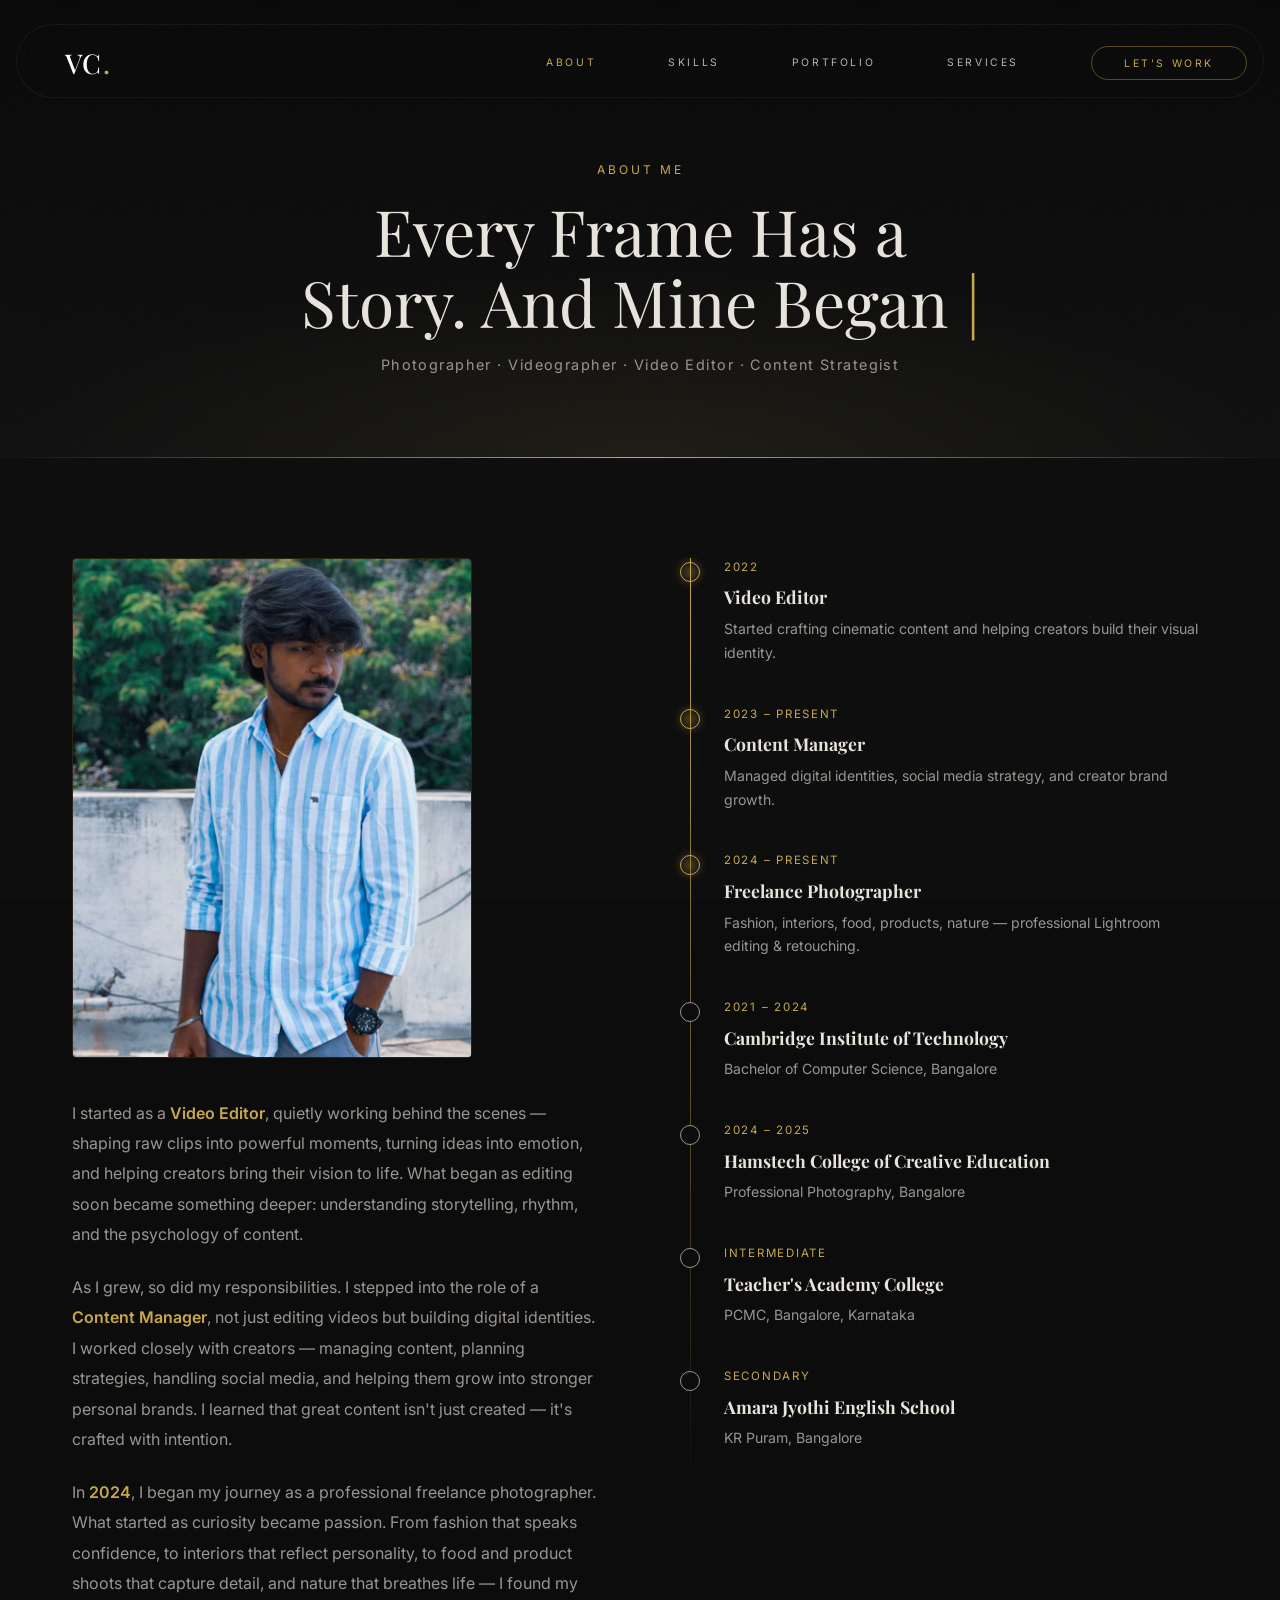
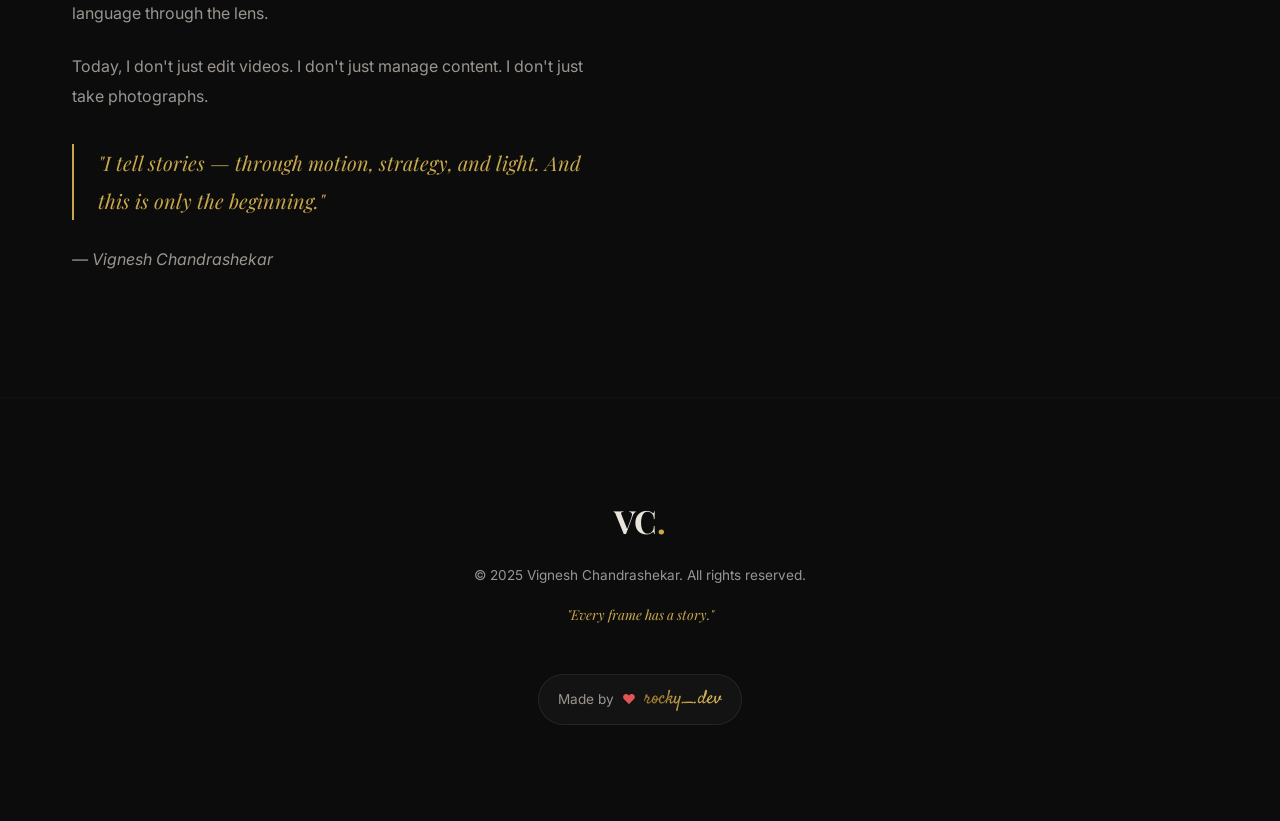
==== commit 90a96f31: "feat: add typing effect on scroll for all major headers" ====
--- a/about.html
+++ b/about.html
@@ -35,7 +35,8 @@
     <div class="mobile-menu" id="mobileMenu">
         <button class="close-menu" id="closeMenu">✕</button>
         <ul>
-            <li><a href="about.html" class="mmlink">About</a></li>
+            <li><a href="index.html" class="mmlink">Home</a></li>
+            <li><a href="about.html" class="mmlink nav-active">About</a></li>
             <li><a href="skills.html" class="mmlink">Skills</a></li>
             <li><a href="portfolio.html" class="mmlink">Portfolio</a></li>
             <li><a href="services.html" class="mmlink">Services</a></li>
@@ -48,7 +49,8 @@
         <div class="page-banner-bg"></div>
         <div class="page-banner-content">
             <span class="section-tag reveal">About Me</span>
-            <h1 class="reveal">Every Frame Has a Story.<br /><em class="gold-italic">And Mine Began in 2022.</em></h1>
+            <h1 class="type-text">Every Frame Has a Story.<br /><em class="gold-italic">And Mine Began in 2022.</em>
+            </h1>
             <p class="reveal">Photographer · Videographer · Video Editor · Content Strategist</p>
         </div>
     </div>
--- a/style.css
+++ b/style.css
@@ -35,6 +35,35 @@
     font-style: normal;
     margin: 0 0.1em;
     color: var(--text);
+}
+
+/* ── Typing Effect ── */
+.type-text {
+    opacity: 0;
+    transition: opacity 0.3s ease;
+}
+
+.type-text.typing-started {
+    position: relative;
+}
+
+.type-text.typing-started:not(.typing-done)::after {
+    content: '|';
+    animation: blink 0.7s infinite;
+    color: var(--gold);
+    margin-left: 2px;
+}
+
+@keyframes blink {
+
+    0%,
+    100% {
+        opacity: 1;
+    }
+
+    50% {
+        opacity: 0;
+    }
 }
 
 html {
@@ -243,7 +272,8 @@
     transition: color .3s;
 }
 
-.mobile-menu a:hover {
+.mobile-menu a:hover,
+.mobile-menu a.nav-active {
     color: var(--gold);
 }
 
@@ -798,6 +828,7 @@
     padding: 1px;
     background: linear-gradient(135deg, rgba(201, 168, 76, 0.4), transparent 50%, rgba(201, 168, 76, 0.1));
     -webkit-mask: linear-gradient(#fff 0 0) content-box, linear-gradient(#fff 0 0);
+    mask: linear-gradient(#fff 0 0) content-box, linear-gradient(#fff 0 0);
     -webkit-mask-composite: xor;
     mask-composite: exclude;
     pointer-events: none;
@@ -839,6 +870,7 @@
     margin-bottom: .8rem;
     background: linear-gradient(to right, #fff, var(--gold-light));
     -webkit-background-clip: text;
+    background-clip: text;
     -webkit-text-fill-color: transparent;
 }
 
@@ -974,6 +1006,7 @@
     padding: 1px;
     background: linear-gradient(135deg, rgba(201, 168, 76, 0.2), transparent 40%, rgba(201, 168, 76, 0.05));
     -webkit-mask: linear-gradient(#fff 0 0) content-box, linear-gradient(#fff 0 0);
+    mask: linear-gradient(#fff 0 0) content-box, linear-gradient(#fff 0 0);
     -webkit-mask-composite: xor;
     mask-composite: exclude;
     pointer-events: none;
@@ -1028,6 +1061,7 @@
     font-size: 1.6rem;
     background: linear-gradient(to right, #fff, var(--gold-light));
     -webkit-background-clip: text;
+    background-clip: text;
     -webkit-text-fill-color: transparent;
 }
 
@@ -1219,6 +1253,7 @@
     outline: none;
     transition: border-color .3s;
     -webkit-appearance: none;
+    appearance: none;
 }
 
 .form-group select {
@@ -1685,9 +1720,8 @@
         padding-top: 4rem;
     }
 
-    .portrait-wrapper {
-        width: 280px;
-        height: 380px;
+    .hero-content {
+        padding-top: 4rem;
     }
 
     .footer-signature {
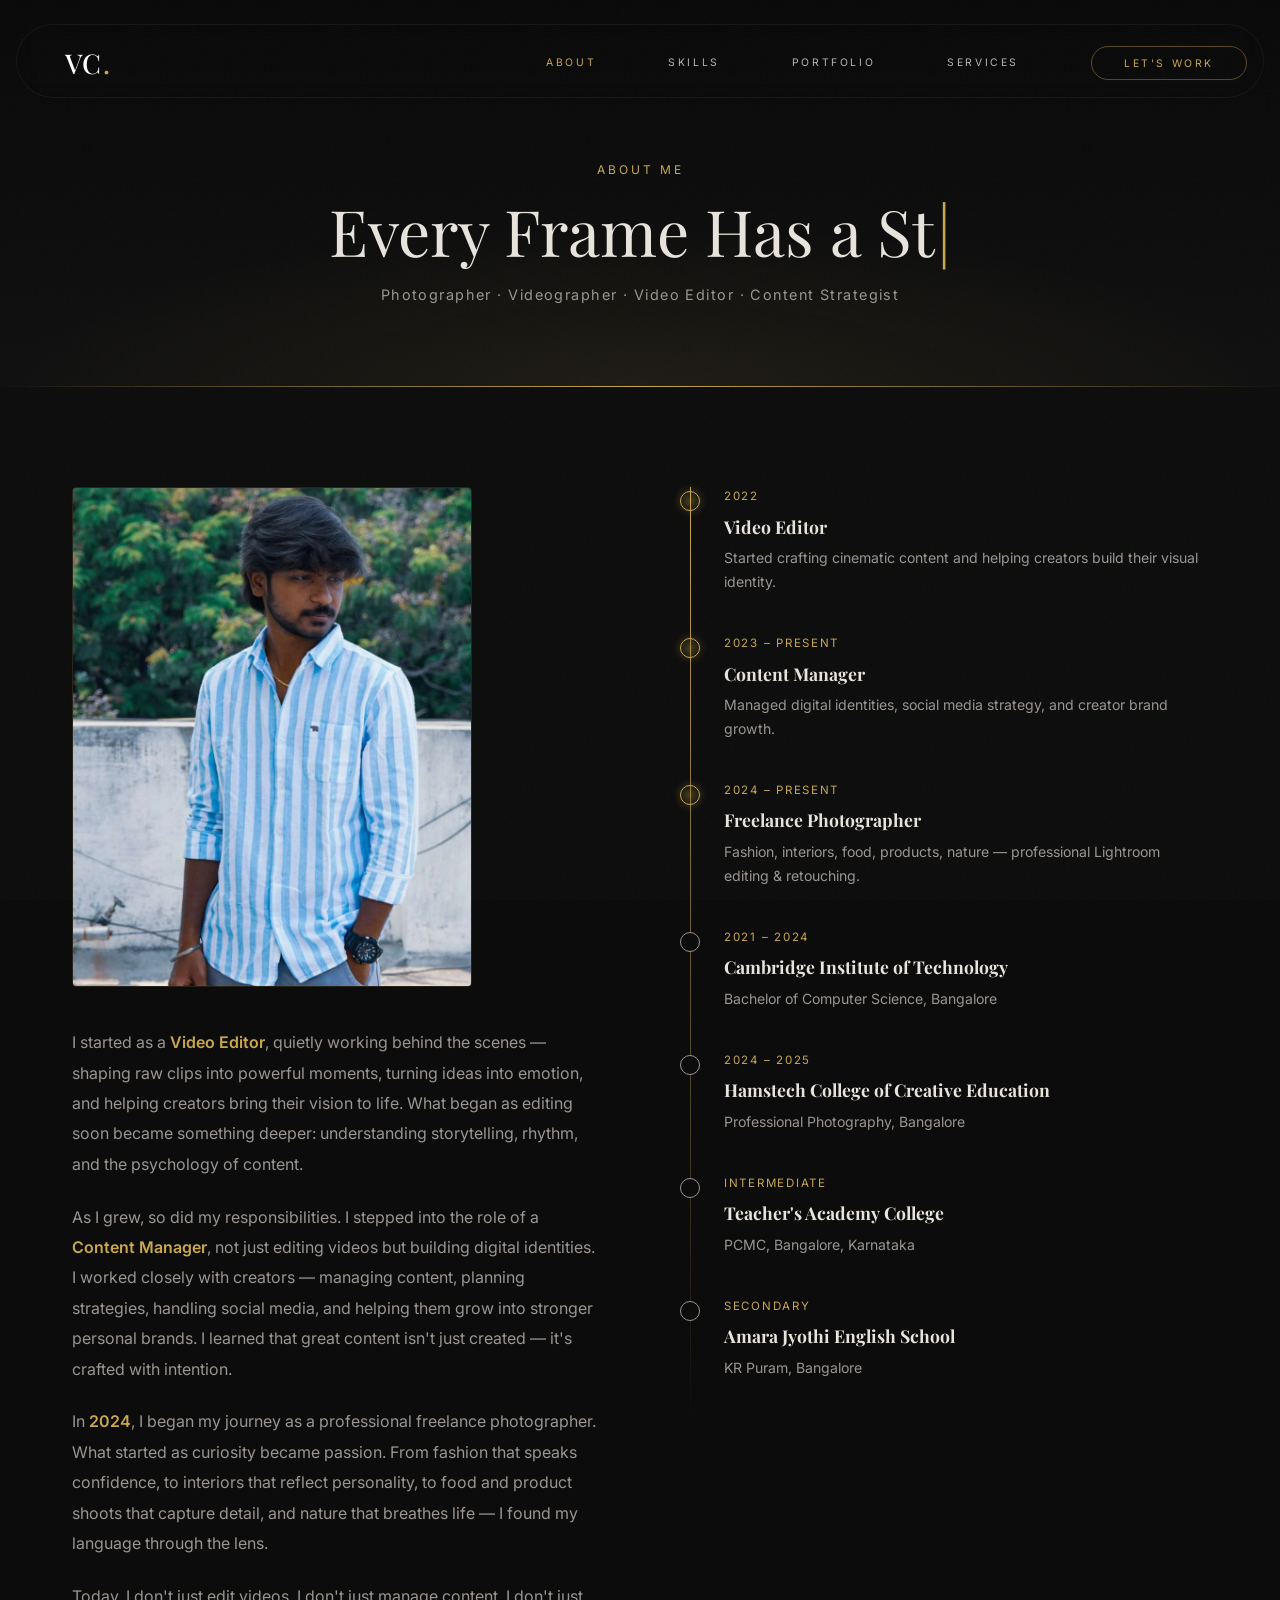
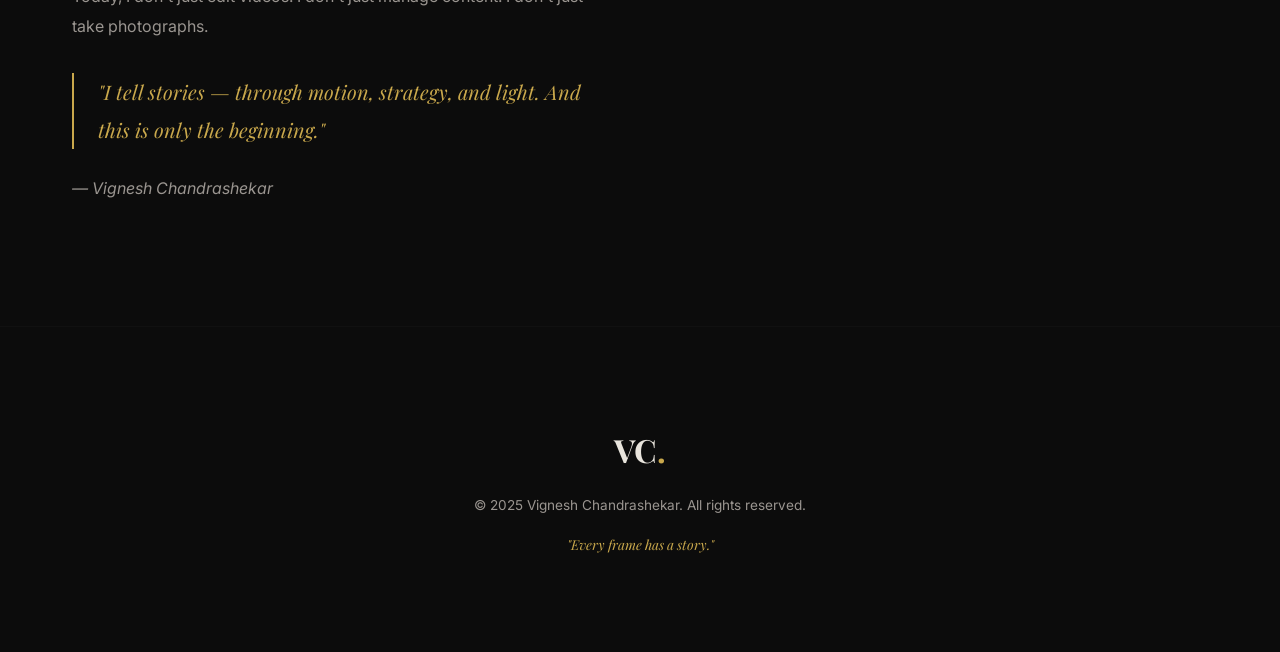
==== commit b5f62fd1: "Refine portfolio: refresh images, optimize categories, add lightbox, enhance mobile view, and remove" ====
--- a/about.html
+++ b/about.html
@@ -153,12 +153,6 @@
             <div class="footer-logo">VC<span class="gold">.</span></div>
             <p>© 2025 Vignesh Chandrashekar. All rights reserved.</p>
             <p class="footer-quote">"Every frame has a story."</p>
-            <!-- Website Branding -->
-            <a href="https://discord.gg/3VXTcXyRDQ" target="_blank" class="footer-signature">
-                <span>Made by</span>
-                <span class="heart">❤</span>
-                <span class="name">rocky._.dev</span>
-            </a>
         </div>
     </footer>
 
--- a/style.css
+++ b/style.css
@@ -699,112 +699,174 @@
 .filter-btn.active {
     border-color: var(--gold);
     color: var(--gold);
-    background: rgba(201, 168, 76, 0.06);
+    background: rgba(201, 168, 76, 0.08);
+    transform: translateY(-2px);
+    box-shadow: 0 4px 15px rgba(201, 168, 76, 0.1);
+}
+
+.filter-btn:active {
+    transform: translateY(0);
 }
 
 .portfolio-grid {
-    display: grid;
-    grid-template-columns: repeat(3, 1fr);
-    grid-auto-rows: 240px;
-    gap: 1rem;
+    column-count: 3;
+    column-gap: 1rem;
     margin-bottom: 4rem;
-}
-
-.portfolio-item.tall {
-    grid-row: span 2;
-}
-
-.portfolio-item.wide {
-    grid-column: span 2;
+    transition: column-count 0.4s ease;
+}
+
+.portfolio-item {
+    display: inline-block;
+    width: 100%;
+    margin-bottom: 1rem;
+    break-inside: avoid;
+    position: relative;
+    opacity: 1;
+    transform: translateY(0) scale(1);
 }
 
 .portfolio-img {
     width: 100%;
-    height: 100%;
     position: relative;
     overflow: hidden;
     border-radius: 3px;
     cursor: pointer;
-    display: flex;
-    align-items: center;
-    justify-content: center;
+    background-size: cover;
+    background-position: center;
+    background-repeat: no-repeat;
+    background-color: #0c0c0c;
     transition: transform .4s;
 }
 
-.portfolio-item:hover .portfolio-img {
-    transform: scale(1.02);
-}
-
-.ph-icon {
-    font-size: 3.5rem;
-    opacity: .3;
-    z-index: 1;
-}
-
-.portfolio-overlay {
-    position: absolute;
-    inset: 0;
-    z-index: 2;
-    background: linear-gradient(to top, rgba(0, 0, 0, 0.9) 0%, rgba(0, 0, 0, 0.3) 60%, transparent 100%);
-    display: flex;
-    flex-direction: column;
-    justify-content: flex-end;
-    padding: 1.5rem;
-    opacity: 0;
-    transition: opacity .35s;
-}
-
-.portfolio-item:hover .portfolio-overlay {
-    opacity: 1;
-}
-
-.portfolio-overlay h4 {
-    font-family: var(--font-serif);
-    font-size: 1.1rem;
-    color: var(--text);
-}
-
-.portfolio-overlay span {
-    font-size: .75rem;
-    color: var(--gold);
-    letter-spacing: .1em;
-}
-
-/* Portfolio bg colours */
-.bg1 {
-    background: linear-gradient(135deg, #1a0a00 40%, #3d1f00);
-}
-
-.bg2 {
-    background: linear-gradient(160deg, #0f0800 30%, #2a1500);
-}
-
-.bg3 {
-    background: linear-gradient(135deg, #080d0f 40%, #0f2030);
-}
-
-.bg4 {
-    background: linear-gradient(135deg, #0f0800 40%, #2e1600);
-}
-
-.bg5 {
-    background: linear-gradient(135deg, #080f0a 40%, #0a2010);
-}
-
-.bg6 {
-    background: linear-gradient(135deg, #050f08 40%, #0e2518);
-}
-
-.bg7 {
-    background: linear-gradient(160deg, #0a0a14 30%, #15153a);
-}
-
-.bg8 {
-    background: linear-gradient(135deg, #0f0c08 40%, #2a2010);
-}
-
-.bg9 {
-    background: linear-gradient(135deg, #0f0800 40%, #30150a);
+/* ── Portfolio bg images (Fresh Refresh) ── */
+.port-1 {
+    background-image: url('assets/images/port_1.jpg');
+    aspect-ratio: 0.6667;
+}
+
+.port-2 {
+    background-image: url('assets/images/port_2.jpg');
+    aspect-ratio: 1.5;
+}
+
+.port-3 {
+    background-image: url('assets/images/port_3.jpg');
+    aspect-ratio: 1.5;
+}
+
+.port-4 {
+    background-image: url('assets/images/port_4.jpg');
+    aspect-ratio: 1.4969;
+}
+
+.port-5 {
+    background-image: url('assets/images/port_5.jpg');
+    aspect-ratio: 0.7142;
+}
+
+.port-6 {
+    background-image: url('assets/images/port_6.jpg');
+    aspect-ratio: 0.6667;
+}
+
+.port-7 {
+    background-image: url('assets/images/port_7.jpg');
+    aspect-ratio: 1.5052;
+}
+
+.port-8 {
+    background-image: url('assets/images/port_8.jpg');
+    aspect-ratio: 0.7143;
+}
+
+.port-9 {
+    background-image: url('assets/images/port_9.jpg');
+    aspect-ratio: 0.7143;
+}
+
+.port-10 {
+    background-image: url('assets/images/port_10.jpg');
+    aspect-ratio: 0.7143;
+}
+
+.port-11 {
+    background-image: url('assets/images/port_11.jpg');
+    aspect-ratio: 0.6916;
+}
+
+.port-12 {
+    background-image: url('assets/images/port_12.jpg');
+    aspect-ratio: 0.6667;
+}
+
+.port-13 {
+    background-image: url('assets/images/port_13.jpg');
+    aspect-ratio: 0.7142;
+}
+
+.port-14 {
+    background-image: url('assets/images/port_14.jpg');
+    aspect-ratio: 0.7143;
+}
+
+.port-15 {
+    background-image: url('assets/images/port_15.jpg');
+    aspect-ratio: 1.5;
+}
+
+.port-16 {
+    background-image: url('assets/images/port_16.jpg');
+    aspect-ratio: 0.9374;
+}
+
+.port-17 {
+    background-image: url('assets/images/port_17.jpg');
+    aspect-ratio: 1.7778;
+}
+
+.port-18 {
+    background-image: url('assets/images/port_18.jpg');
+    aspect-ratio: 2.376;
+}
+
+.port-19 {
+    background-image: url('assets/images/port_19.jpg');
+    aspect-ratio: 1.5;
+}
+
+.port-20 {
+    background-image: url('assets/images/port_20.jpg');
+    aspect-ratio: 0.6667;
+}
+
+.port-21 {
+    background-image: url('assets/images/port_21.jpg');
+    aspect-ratio: 0.6667;
+}
+
+.port-22 {
+    background-image: url('assets/images/port_22.jpg');
+    aspect-ratio: 3.8868;
+}
+
+.port-23 {
+    background-image: url('assets/images/port_23.jpg');
+    aspect-ratio: 1.5006;
+}
+
+.port-24 {
+    background-image: url('assets/images/port_24.jpg');
+    aspect-ratio: 0.6742;
+}
+
+.port-25 {
+    background-image: url('assets/images/port_25.jpg');
+    aspect-ratio: 0.6672;
+}
+
+.port-26 {
+    background-image: url('assets/images/port_26.jpg');
+    aspect-ratio: 1.5;
 }
 
 /* ── Case Study (Featured Project) ── */
@@ -1475,12 +1537,12 @@
     }
 
     .portfolio-grid {
-        grid-template-columns: repeat(2, 1fr);
-        grid-auto-rows: 200px;
+        column-count: 2;
+        column-gap: 1rem;
     }
 
     .portfolio-item.wide {
-        grid-column: span 1;
+        column-span: none;
     }
 
     .services-grid {
@@ -1508,13 +1570,12 @@
     }
 
     .portfolio-grid {
-        grid-template-columns: 1fr;
+        column-count: 1;
     }
 
     .portfolio-item.tall,
     .portfolio-item.wide {
-        grid-row: auto;
-        grid-column: auto;
+        column-span: none;
     }
 
     .skills-grid {
@@ -1581,7 +1642,7 @@
     background: none;
     border: none;
     font-size: 1.2rem;
-    color: var(--dim);
+    color: var(--text-dim);
     cursor: pointer;
     transition: color 0.2s;
 }
@@ -1682,6 +1743,93 @@
     }
 }
 
+/* ── Lightbox (Image Popup) ── */
+.lightbox {
+    position: fixed;
+    inset: 0;
+    z-index: 2000;
+    background: rgba(10, 10, 10, 0.98);
+    backdrop-filter: blur(15px);
+    display: flex;
+    align-items: center;
+    justify-content: center;
+    opacity: 0;
+    pointer-events: none;
+    transition: opacity 0.4s cubic-bezier(0.4, 0, 0.2, 1);
+    padding: 1rem;
+}
+
+.lightbox.open {
+    opacity: 1;
+    pointer-events: auto;
+}
+
+.lightbox-content {
+    position: relative;
+    max-width: 95vw;
+    max-height: 80vh;
+    transform: scale(0.95);
+    transition: transform 0.4s cubic-bezier(0.165, 0.84, 0.44, 1);
+}
+
+.lightbox.open .lightbox-content {
+    transform: scale(1);
+}
+
+.lightbox-content img {
+    max-width: 100%;
+    max-height: 80vh;
+    border-radius: 4px;
+    box-shadow: 0 30px 60px rgba(0, 0, 0, 0.5);
+    object-fit: contain;
+}
+
+.close-lightbox {
+    position: absolute;
+    top: 1.5rem;
+    right: 1.5rem;
+    font-size: 2rem;
+    color: #fff;
+    cursor: pointer;
+    z-index: 2005;
+    background: rgba(255, 255, 255, 0.1);
+    width: 40px;
+    height: 40px;
+    display: flex;
+    align-items: center;
+    justify-content: center;
+    border-radius: 50%;
+    transition: all 0.3s;
+}
+
+.close-lightbox:hover {
+    background: var(--gold);
+    color: #000;
+}
+
+.lightbox-caption {
+    margin-top: 1rem;
+    text-align: center;
+    color: #fff;
+    font-family: 'Playfair Display', serif;
+    font-size: 1rem;
+    background: rgba(0, 0, 0, 0.5);
+    padding: 0.8rem;
+    border-radius: 4px;
+}
+
+@media (max-width: 768px) {
+    .close-lightbox {
+        top: 1rem;
+        right: 1rem;
+    }
+
+    .lightbox-content {
+        max-height: 70vh;
+    }
+}
+
+
 .footer-signature .name {
     /* Unique flowing font */
     font-family: 'Satisfy', cursive;
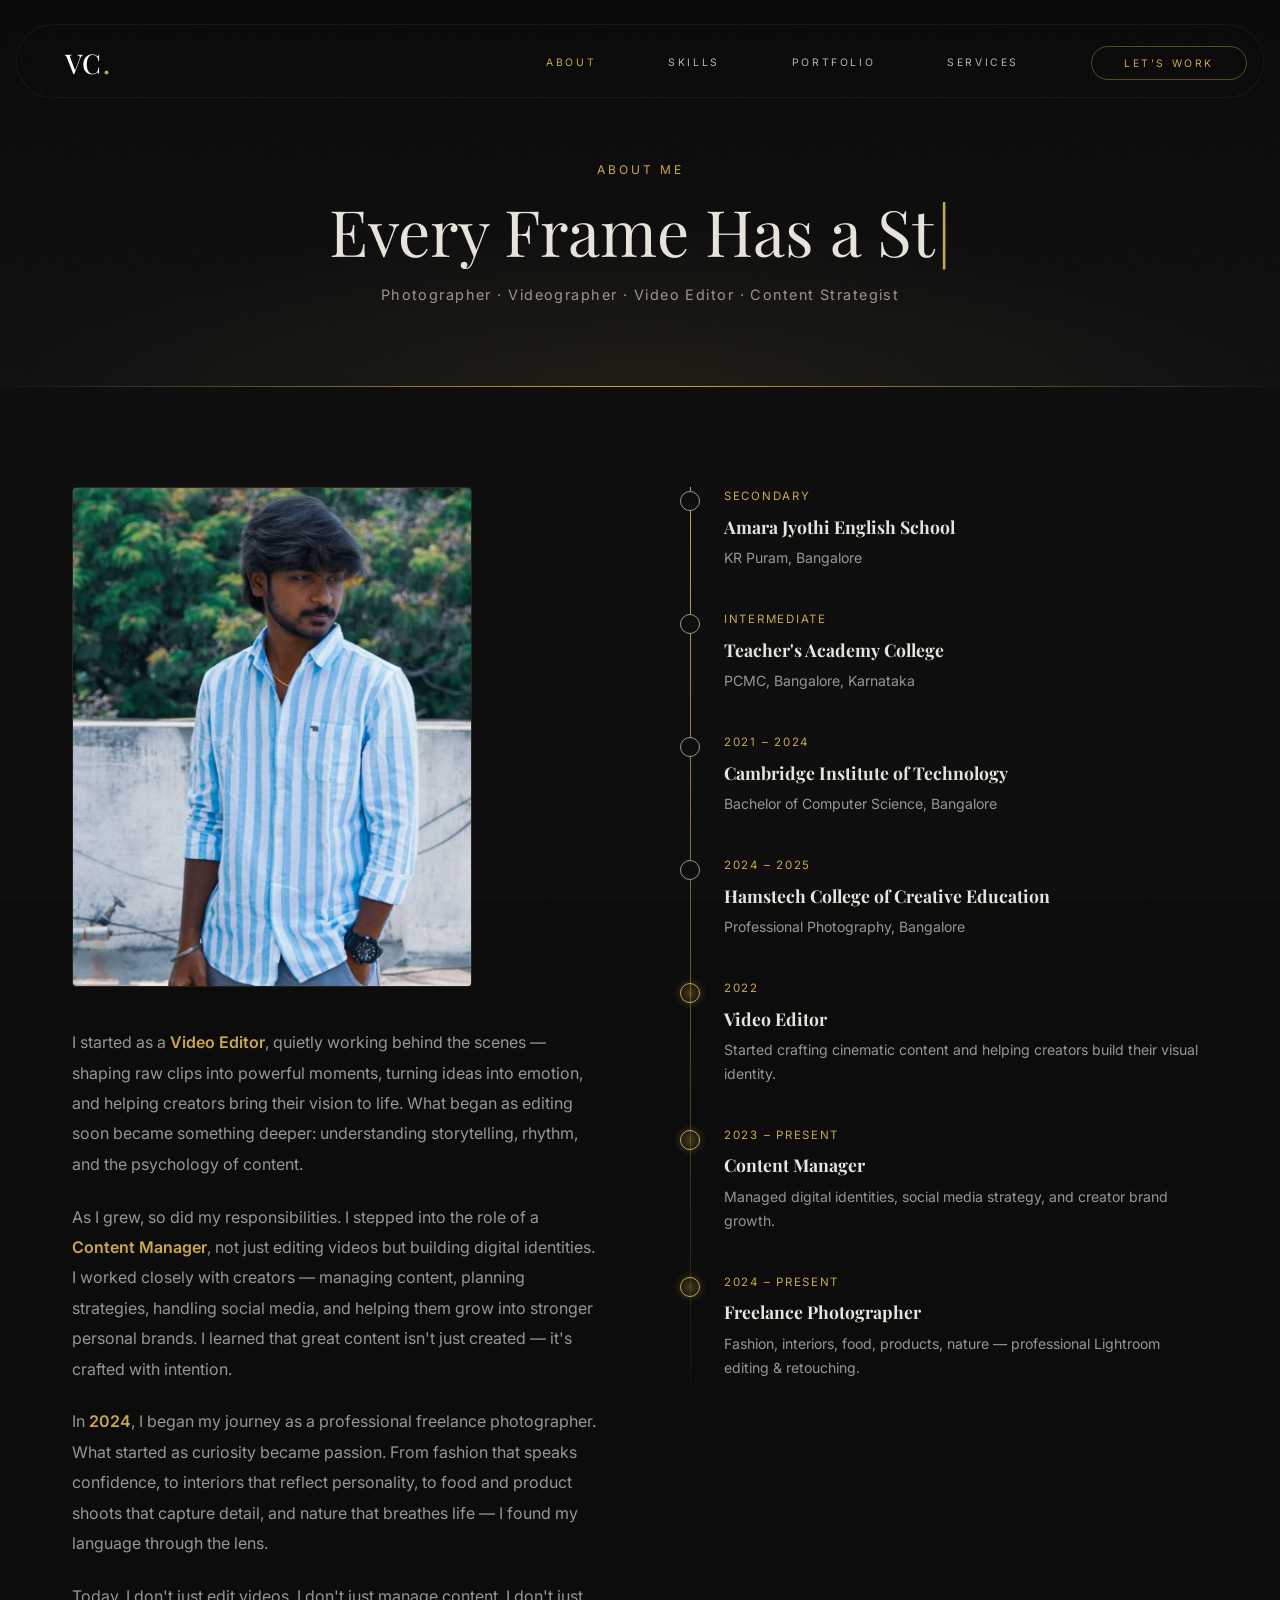
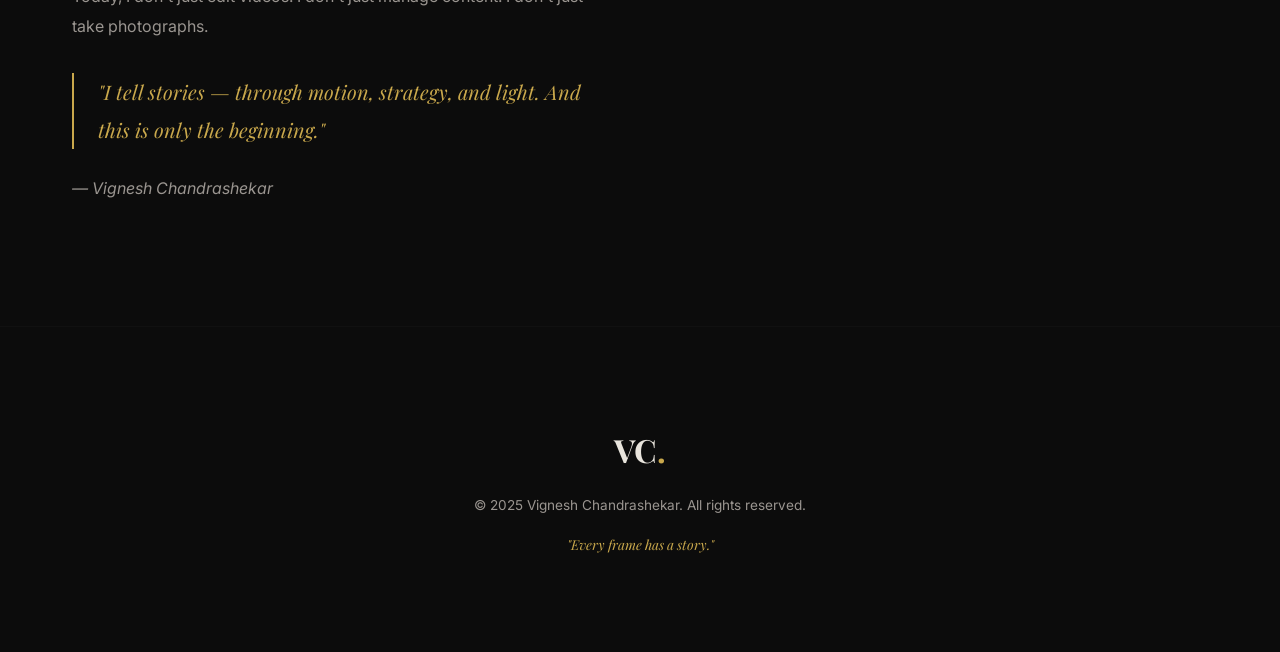
==== commit 733652b6: "Premium polish: home expansion, scroll bar, magnetic btns, mobile view, about timeline order, OG tag" ====
--- a/about.html
+++ b/about.html
@@ -13,9 +13,15 @@
         href="https://fonts.googleapis.com/css2?family=Playfair+Display:ital,wght@0,400..900;1,400..900&family=Satisfy&family=Inter:wght@300;400;500;600&display=swap"
         rel="stylesheet" />
     <link rel="stylesheet" href="style.css" />
+    <!-- Open Graph / Social Media -->
+    <meta property="og:type" content="website" />
+    <meta property="og:title" content="About — Vignesh Chandrashekar" />
+    <meta property="og:description" content="Learn about the creative journey of Vignesh Chandrashekar." />
+    <meta property="og:image" content="portrait.jpg" />
 </head>
 
-<body>
+<body class="page-fade-in">
+    <div class="scroll-progress"></div>
     <div class="grain"></div>
 
     <nav id="navbar">
@@ -86,6 +92,40 @@
                     <p style="margin-top:1.5rem;color:var(--text-dim);font-style:italic;">— Vignesh Chandrashekar</p>
                 </div>
                 <div class="timeline reveal">
+                    <!-- Education (oldest → newest) -->
+                    <div class="timeline-item">
+                        <div class="tl-dot"></div>
+                        <div class="tl-content">
+                            <span class="tl-year">Secondary</span>
+                            <h4>Amara Jyothi English School</h4>
+                            <p>KR Puram, Bangalore</p>
+                        </div>
+                    </div>
+                    <div class="timeline-item">
+                        <div class="tl-dot"></div>
+                        <div class="tl-content">
+                            <span class="tl-year">Intermediate</span>
+                            <h4>Teacher's Academy College</h4>
+                            <p>PCMC, Bangalore, Karnataka</p>
+                        </div>
+                    </div>
+                    <div class="timeline-item">
+                        <div class="tl-dot"></div>
+                        <div class="tl-content">
+                            <span class="tl-year">2021 – 2024</span>
+                            <h4>Cambridge Institute of Technology</h4>
+                            <p>Bachelor of Computer Science, Bangalore</p>
+                        </div>
+                    </div>
+                    <div class="timeline-item">
+                        <div class="tl-dot"></div>
+                        <div class="tl-content">
+                            <span class="tl-year">2024 – 2025</span>
+                            <h4>Hamstech College of Creative Education</h4>
+                            <p>Professional Photography, Bangalore</p>
+                        </div>
+                    </div>
+                    <!-- Career (oldest → newest) -->
                     <div class="timeline-item">
                         <div class="tl-dot gold-dot"></div>
                         <div class="tl-content">
@@ -111,38 +151,6 @@
                             </p>
                         </div>
                     </div>
-                    <div class="timeline-item">
-                        <div class="tl-dot"></div>
-                        <div class="tl-content">
-                            <span class="tl-year">2021 – 2024</span>
-                            <h4>Cambridge Institute of Technology</h4>
-                            <p>Bachelor of Computer Science, Bangalore</p>
-                        </div>
-                    </div>
-                    <div class="timeline-item">
-                        <div class="tl-dot"></div>
-                        <div class="tl-content">
-                            <span class="tl-year">2024 – 2025</span>
-                            <h4>Hamstech College of Creative Education</h4>
-                            <p>Professional Photography, Bangalore</p>
-                        </div>
-                    </div>
-                    <div class="timeline-item">
-                        <div class="tl-dot"></div>
-                        <div class="tl-content">
-                            <span class="tl-year">Intermediate</span>
-                            <h4>Teacher's Academy College</h4>
-                            <p>PCMC, Bangalore, Karnataka</p>
-                        </div>
-                    </div>
-                    <div class="timeline-item">
-                        <div class="tl-dot"></div>
-                        <div class="tl-content">
-                            <span class="tl-year">Secondary</span>
-                            <h4>Amara Jyothi English School</h4>
-                            <p>KR Puram, Bangalore</p>
-                        </div>
-                    </div>
                 </div>
             </div>
         </div>
@@ -156,6 +164,7 @@
         </div>
     </footer>
 
+    <div class="back-to-top" id="backToTop">↑</div>
     <script src="script.js"></script>
 </body>
 
--- a/style.css
+++ b/style.css
@@ -68,6 +68,23 @@
 
 html {
     scroll-behavior: smooth;
+    /* Custom Scrollbar */
+    scrollbar-width: thin;
+    scrollbar-color: var(--gold) var(--bg);
+}
+
+html::-webkit-scrollbar {
+    width: 8px;
+}
+
+html::-webkit-scrollbar-track {
+    background: var(--bg);
+}
+
+html::-webkit-scrollbar-thumb {
+    background-color: var(--gold);
+    border-radius: 10px;
+    border: 2px solid var(--bg);
 }
 
 body {
@@ -77,6 +94,25 @@
     font-size: 16px;
     line-height: 1.7;
     overflow-x: hidden;
+    /* Page Transitions */
+    opacity: 0;
+    transition: opacity 0.5s ease-in-out;
+}
+
+body.page-fade-in {
+    opacity: 1;
+}
+
+/* Scroll Progress Bar */
+.scroll-progress {
+    position: fixed;
+    top: 0;
+    left: 0;
+    width: 0%;
+    height: 3px;
+    background: var(--gold);
+    z-index: 1000;
+    transition: width 0.1s linear;
 }
 
 /* ── Film Grain ── */
@@ -1534,6 +1570,7 @@
 
     .about-grid {
         gap: 3rem;
+        grid-template-columns: 1fr;
     }
 
     .portfolio-grid {
@@ -1559,7 +1596,72 @@
     }
 
     .section {
-        padding: 70px 0;
+        padding: 60px 0;
+    }
+
+    /* ── Home Page New Sections ── */
+    .featured-grid {
+        grid-template-columns: 1fr;
+        gap: 1.5rem;
+    }
+
+    .featured-item {
+        height: 300px;
+    }
+
+    .featured-overlay {
+        opacity: 1;
+        background: linear-gradient(to top, rgba(0, 0, 0, 0.75), transparent);
+    }
+
+    .services-preview-grid {
+        grid-template-columns: 1fr;
+        gap: 1.2rem;
+    }
+
+    .s-preview-card {
+        padding: 2rem 1.5rem;
+    }
+
+    .about-teaser {
+        grid-template-columns: 1fr;
+        gap: 2rem;
+        text-align: center;
+    }
+
+    .brand-monogram {
+        font-size: 6rem;
+        line-height: 1;
+    }
+
+    .section-header {
+        text-align: center;
+    }
+
+    .section-title {
+        font-size: 2rem;
+    }
+
+    /* ── About Timeline ── */
+    .timeline {
+        padding-left: 1.5rem;
+    }
+
+    .tl-content h4 {
+        font-size: 1rem;
+    }
+
+    .timeline-item {
+        margin-bottom: 2rem;
+    }
+
+    /* ── Back to Top ── */
+    .back-to-top {
+        bottom: 1.2rem;
+        right: 1.2rem;
+        width: 42px;
+        height: 42px;
+        font-size: 1.2rem;
     }
 }
 
@@ -1888,4 +1990,144 @@
     padding: 6rem 0;
     text-align: center;
     border-top: 1px solid rgba(255, 255, 255, 0.02);
+}
+
+/* ── Home Page Expansion ── */
+.section-dark {
+    background: #0d0d0d;
+}
+
+.featured-grid {
+    display: grid;
+    grid-template-columns: repeat(auto-fit, minmax(300px, 1fr));
+    gap: 2rem;
+    margin-top: 2rem;
+}
+
+.featured-item {
+    position: relative;
+    height: 400px;
+    background-size: cover;
+    background-position: center;
+    border-radius: 4px;
+    overflow: hidden;
+    cursor: pointer;
+}
+
+.featured-overlay {
+    position: absolute;
+    inset: 0;
+    background: linear-gradient(to top, rgba(0, 0, 0, 0.8), transparent);
+    display: flex;
+    flex-direction: column;
+    justify-content: flex-end;
+    padding: 2rem;
+    opacity: 0;
+    transition: opacity 0.4s;
+}
+
+.featured-item:hover .featured-overlay {
+    opacity: 1;
+}
+
+.featured-overlay h4 {
+    color: var(--gold);
+    font-family: 'Playfair Display', serif;
+    font-size: 1.5rem;
+    margin-bottom: 0.5rem;
+}
+
+.services-preview-grid {
+    display: grid;
+    grid-template-columns: repeat(3, 1fr);
+    gap: 2rem;
+}
+
+.s-preview-card {
+    background: var(--surface);
+    padding: 3rem 2rem;
+    border-radius: 4px;
+    border: 1px solid var(--border);
+    text-align: center;
+    transition: all 0.4s;
+}
+
+.s-preview-card:hover {
+    border-color: var(--gold-dim);
+    transform: translateY(-10px);
+}
+
+.s-preview-icon {
+    font-size: 3rem;
+    margin-bottom: 1.5rem;
+}
+
+.about-teaser {
+    display: grid;
+    grid-template-columns: 1fr 1fr;
+    gap: 4rem;
+    align-items: center;
+}
+
+.brand-monogram {
+    font-family: 'Playfair Display', serif;
+    font-size: 12rem;
+    color: var(--gold);
+    opacity: 0.1;
+    text-align: center;
+    font-weight: 900;
+}
+
+/* ── Back to Top ── */
+.back-to-top {
+    position: fixed;
+    bottom: 2rem;
+    right: 2rem;
+    width: 50px;
+    height: 50px;
+    background: var(--gold);
+    color: #000;
+    border-radius: 50%;
+    display: flex;
+    align-items: center;
+    justify-content: center;
+    cursor: pointer;
+    z-index: 1000;
+    opacity: 0;
+    visibility: hidden;
+    transition: all 0.4s;
+    box-shadow: 0 10px 30px rgba(0, 0, 0, 0.3);
+    font-size: 1.5rem;
+    font-weight: bold;
+}
+
+.back-to-top.show {
+    opacity: 1;
+    visibility: visible;
+}
+
+.back-to-top:hover {
+    transform: translateY(-5px);
+    background: #fff;
+}
+
+@media (max-width: 992px) {
+    .services-preview-grid {
+        grid-template-columns: repeat(2, 1fr);
+    }
+
+    .about-teaser {
+        grid-template-columns: 1fr;
+        text-align: center;
+    }
+}
+
+@media (max-width: 768px) {
+    .services-preview-grid {
+        grid-template-columns: 1fr;
+    }
+
+    .brand-monogram {
+        font-size: 8rem;
+    }
 }
